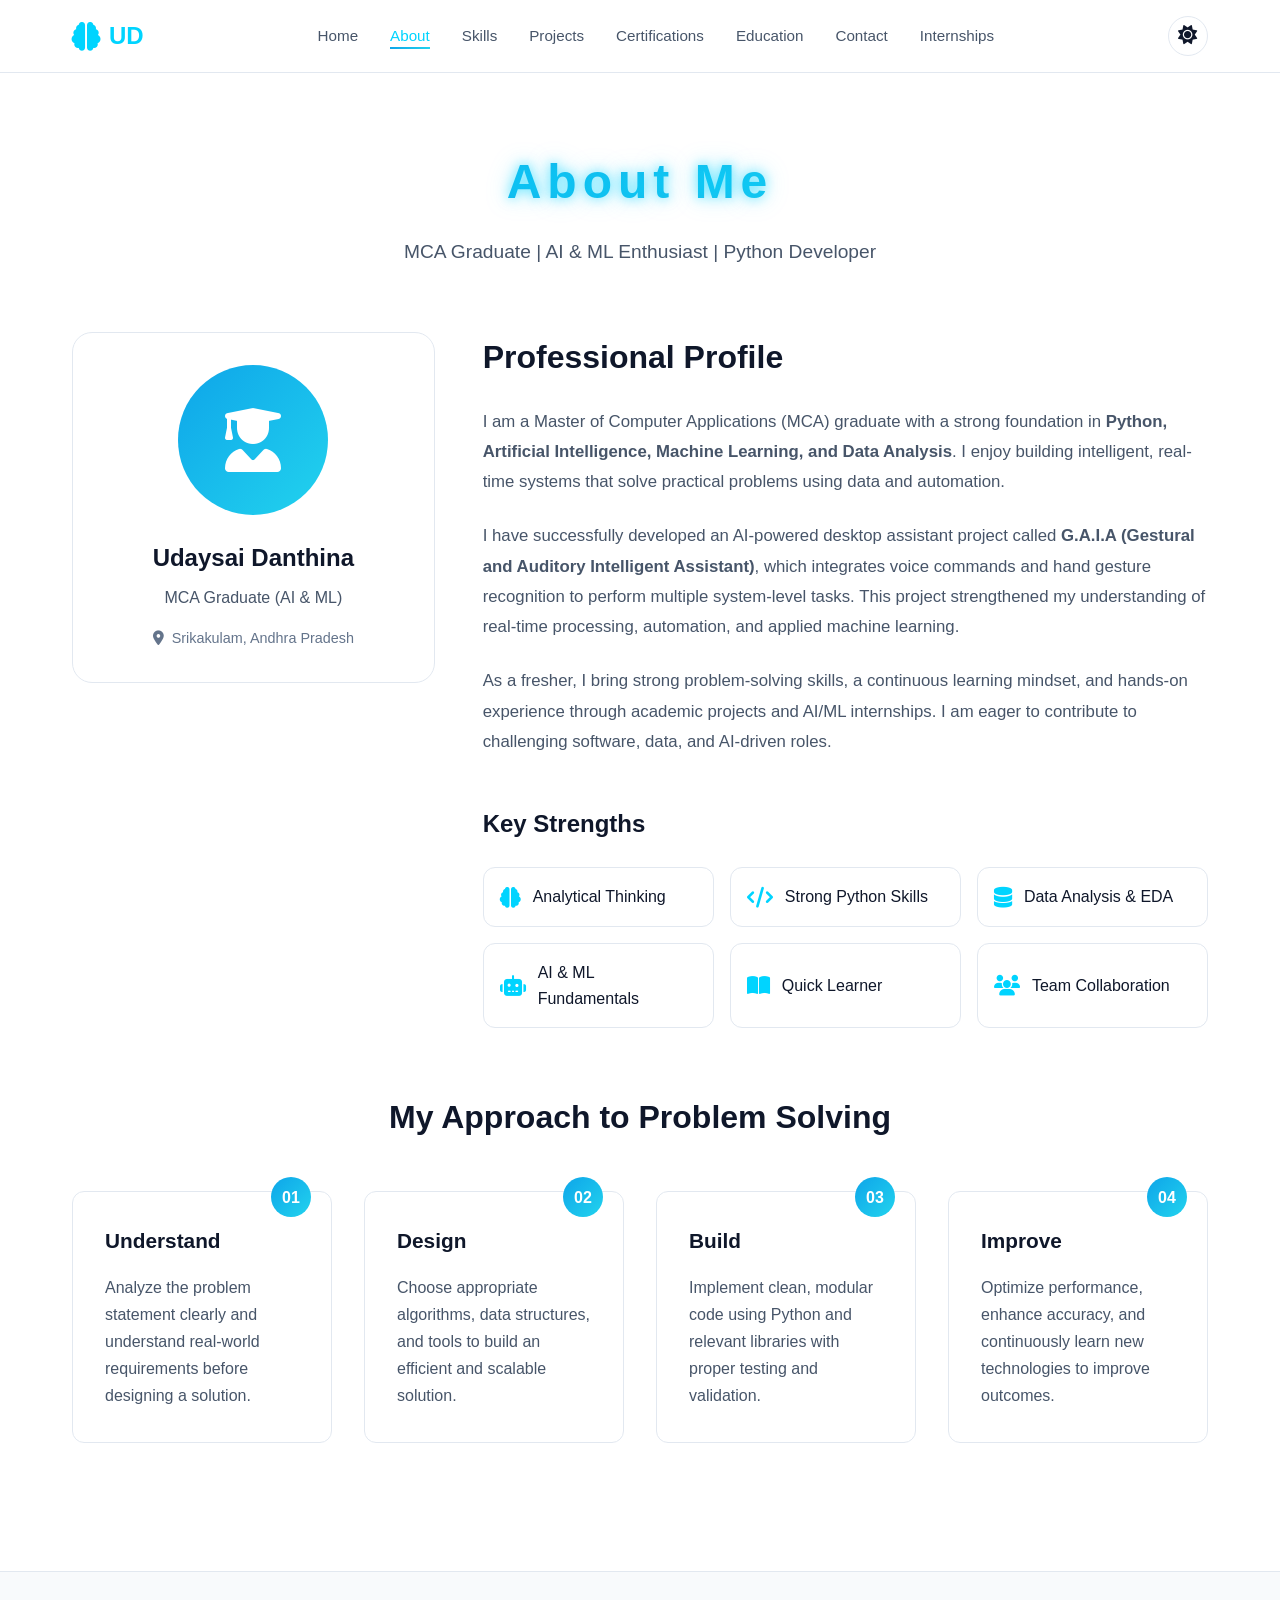
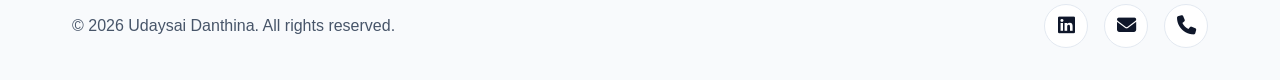
==== about.html @ 90e4812c "Add files via upload" ====
<!DOCTYPE html>
<html lang="en">
<head>
    <meta charset="UTF-8" />
    <meta name="viewport" content="width=device-width, initial-scale=1.0" />

    <meta name="description" content="About Udaysai Danthina - MCA Graduate | AI & Machine Learning Enthusiast" />
    <title>About | Udaysai Danthina</title>

    <link rel="stylesheet" href="styles.css" />
    <link rel="stylesheet" href="https://cdnjs.cloudflare.com/ajax/libs/font-awesome/6.5.0/css/all.min.css" />
</head>

<body>

<!-- ================= HEADER ================= -->
<header class="header">
    <nav class="nav-container">
        <div class="logo">
            <i class="fas fa-brain"></i>
            <span>UD</span>
        </div>

        <ul class="nav-menu">
            <li><a href="index.html">Home</a></li>
            <li><a href="about.html" class="active">About</a></li>
            <li><a href="skills.html">Skills</a></li>
            <li><a href="projects.html">Projects</a></li>
            <li><a href="certifications.html">Certifications</a></li>
            <li><a href="education.html">Education</a></li>
            <li><a href="contact.html">Contact</a></li>
            <li><a href="internships.html">Internships</a></li>
        </ul>

        <div class="nav-right">
            <button class="theme-toggle" id="themeToggle">
                <i class="fas fa-moon"></i>
            </button>
            <button class="mobile-menu-toggle" id="mobileMenuToggle">
                <i class="fas fa-bars"></i>
            </button>
        </div>
    </nav>
</header>

<!-- ================= MAIN ================= -->
<main class="main-content page-content">

<section class="about-section">
    <div class="container">

        <!-- PAGE HEADER -->
        <div class="page-header">
            <h1 class="page-title">About Me</h1>
            <p class="page-subtitle">
                MCA Graduate | AI & ML Enthusiast | Python Developer
            </p>
        </div>

        <!-- ABOUT GRID -->
        <div class="about-grid">

            <!-- PROFILE CARD -->
            <div class="about-image">
                <div class="profile-card">

                    <div class="profile-image-placeholder">
                        <i class="fas fa-user-graduate"></i>
                    </div>

                    <div class="profile-info">
                        <h3>Udaysai Danthina</h3>
                        <p>MCA Graduate (AI & ML)</p>

                        <div class="profile-location">
                            <i class="fas fa-map-marker-alt"></i>
                            <span>Srikakulam, Andhra Pradesh</span>
                        </div>
                    </div>

                </div>
            </div>

            <!-- ABOUT CONTENT -->
            <div class="about-content">

                <div class="about-text">
                    <h2>Professional Profile</h2>

                    <p>
                        I am a Master of Computer Applications (MCA) graduate with a strong foundation in
                        <strong>Python, Artificial Intelligence, Machine Learning, and Data Analysis</strong>.
                        I enjoy building intelligent, real-time systems that solve practical problems using data
                        and automation.
                    </p>

                    <p>
                        I have successfully developed an AI-powered desktop assistant project called
                        <strong>G.A.I.A (Gestural and Auditory Intelligent Assistant)</strong>, which integrates
                        voice commands and hand gesture recognition to perform multiple system-level tasks.
                        This project strengthened my understanding of real-time processing, automation,
                        and applied machine learning.
                    </p>

                    <p>
                        As a fresher, I bring strong problem-solving skills, a continuous learning mindset,
                        and hands-on experience through academic projects and AI/ML internships.
                        I am eager to contribute to challenging software, data, and AI-driven roles.
                    </p>
                </div>

                <!-- KEY STRENGTHS -->
                <div class="about-qualities">
                    <h3>Key Strengths</h3>

                    <div class="qualities-grid">
                        <div class="quality-item">
                            <i class="fas fa-brain"></i>
                            <span>Analytical Thinking</span>
                        </div>

                        <div class="quality-item">
                            <i class="fas fa-code"></i>
                            <span>Strong Python Skills</span>
                        </div>

                        <div class="quality-item">
                            <i class="fas fa-database"></i>
                            <span>Data Analysis & EDA</span>
                        </div>

                        <div class="quality-item">
                            <i class="fas fa-robot"></i>
                            <span>AI & ML Fundamentals</span>
                        </div>

                        <div class="quality-item">
                            <i class="fas fa-book-open"></i>
                            <span>Quick Learner</span>
                        </div>

                        <div class="quality-item">
                            <i class="fas fa-users"></i>
                            <span>Team Collaboration</span>
                        </div>
                    </div>
                </div>

            </div>
        </div>

        <!-- APPROACH SECTION -->
        <div class="approach-section">
            <h2>My Approach to Problem Solving</h2>

            <div class="approach-grid">

                <div class="approach-card">
                    <div class="approach-number">01</div>
                    <h3>Understand</h3>
                    <p>
                        Analyze the problem statement clearly and understand real-world requirements
                        before designing a solution.
                    </p>
                </div>

                <div class="approach-card">
                    <div class="approach-number">02</div>
                    <h3>Design</h3>
                    <p>
                        Choose appropriate algorithms, data structures, and tools to build an efficient
                        and scalable solution.
                    </p>
                </div>

                <div class="approach-card">
                    <div class="approach-number">03</div>
                    <h3>Build</h3>
                    <p>
                        Implement clean, modular code using Python and relevant libraries with
                        proper testing and validation.
                    </p>
                </div>

                <div class="approach-card">
                    <div class="approach-number">04</div>
                    <h3>Improve</h3>
                    <p>
                        Optimize performance, enhance accuracy, and continuously learn new
                        technologies to improve outcomes.
                    </p>
                </div>

            </div>
        </div>

    </div>
</section>

</main>

<!-- ================= FOOTER ================= -->
<footer class="footer">
    <div class="container">
        <div class="footer-content">

            <div class="footer-left">
                <p>© 2026 Udaysai Danthina. All rights reserved.</p>
            </div>

            <div class="footer-social">
                <a href="https://www.linkedin.com/in/danthina-udaysai-057a87253" target="_blank">
                    <i class="fab fa-linkedin"></i>
                </a>
                <a href="mailto:udaysai533@gmail.com">
                    <i class="fas fa-envelope"></i>
                </a>
                <a href="tel:+916301074028">
                    <i class="fas fa-phone"></i>
                </a>
            </div>

        </div>
    </div>
</footer>

<script src="script.js"></script>
</body>
</html>
---- styles.css ----
:root {
    --primary-color: #00d4ff;
    --secondary-color: #0ea5e9;
    --accent-color: #22d3ee;
    --success-color: #10b981;
    --warning-color: #f59e0b;
    --error-color: #ef4444;

    --bg-primary: #ffffff;
    --bg-secondary: #f8fafc;
    --bg-tertiary: #f1f5f9;
    --bg-card: #ffffff;
    --bg-overlay: rgba(255, 255, 255, 0.8);

    --text-primary: #0f172a;
    --text-secondary: #475569;
    --text-tertiary: #64748b;
    --text-inverse: #ffffff;

    --border-color: #e2e8f0;
    --shadow-sm: 0 1px 3px rgba(0, 0, 0, 0.05);
    --shadow-md: 0 4px 12px rgba(0, 0, 0, 0.08);
    --shadow-lg: 0 10px 30px rgba(0, 0, 0, 0.1);
    --shadow-glow: 0 0 20px rgba(0, 212, 255, 0.3);

    --gradient-primary: linear-gradient(135deg, #0ea5e9 0%, #22d3ee 100%);
    --gradient-secondary: linear-gradient(135deg, #06b6d4 0%, #3b82f6 100%);
    --gradient-accent: linear-gradient(135deg, #00d4ff 0%, #0ea5e9 100%);

    --font-primary: 'Inter', -apple-system, BlinkMacSystemFont, 'Segoe UI', sans-serif;
    --font-mono: 'Fira Code', 'Courier New', monospace;

    --transition-speed: 0.3s;
    --border-radius: 12px;
    --border-radius-lg: 20px;
}

[data-theme="dark"] {
    --primary-color: #00d4ff;
    --secondary-color: #0ea5e9;
    --accent-color: #22d3ee;

    --bg-primary: #0f172a;
    --bg-secondary: #1e293b;
    --bg-tertiary: #334155;
    --bg-card: #1e293b;
    --bg-overlay: rgba(15, 23, 42, 0.8);

    --text-primary: #f8fafc;
    --text-secondary: #cbd5e1;
    --text-tertiary: #94a3b8;
    --text-inverse: #0f172a;

    --border-color: #334155;
    --shadow-sm: 0 1px 3px rgba(0, 0, 0, 0.3);
    --shadow-md: 0 4px 12px rgba(0, 0, 0, 0.5);
    --shadow-lg: 0 10px 30px rgba(0, 0, 0, 0.7);
    --shadow-glow: 0 0 30px rgba(0, 212, 255, 0.5);
}

* {
    margin: 0;
    padding: 0;
    box-sizing: border-box;
}

html {
    scroll-behavior: smooth;
}

body {
    font-family: var(--font-primary);
    background-color: var(--bg-primary);
    color: var(--text-primary);
    line-height: 1.6;
    overflow-x: hidden;
    transition: background-color var(--transition-speed), color var(--transition-speed);
}

.container {
    max-width: 1200px;
    margin: 0 auto;
    padding: 0 2rem;
}

.header {
    position: fixed;
    top: 0;
    left: 0;
    right: 0;
    z-index: 1000;
    background: var(--bg-overlay);
    backdrop-filter: blur(10px);
    border-bottom: 1px solid var(--border-color);
    transition: all var(--transition-speed);
}

.nav-container {
    max-width: 1200px;
    margin: 0 auto;
    padding: 1rem 2rem;
    display: flex;
    justify-content: space-between;
    align-items: center;
}

.logo {
    display: flex;
    align-items: center;
    gap: 0.5rem;
    font-size: 1.5rem;
    font-weight: 700;
    color: var(--primary-color);
    cursor: pointer;
}

.logo i {
    font-size: 1.8rem;
}

.nav-menu {
    display: flex;
    list-style: none;
    gap: 2rem;
}

.nav-menu a {
    color: var(--text-secondary);
    text-decoration: none;
    font-weight: 500;
    font-size: 0.95rem;
    transition: color var(--transition-speed);
    position: relative;
}

.nav-menu a::after {
    content: '';
    position: absolute;
    bottom: -5px;
    left: 0;
    width: 0;
    height: 2px;
    background: var(--gradient-primary);
    transition: width var(--transition-speed);
}

.nav-menu a:hover,
.nav-menu a.active {
    color: var(--primary-color);
}

.nav-menu a:hover::after,
.nav-menu a.active::after {
    width: 100%;
}

.nav-right {
    display: flex;
    align-items: center;
    gap: 1rem;
}

.theme-toggle {
    background: var(--bg-card);
    border: 1px solid var(--border-color);
    color: var(--text-primary);
    width: 40px;
    height: 40px;
    border-radius: 50%;
    cursor: pointer;
    display: flex;
    align-items: center;
    justify-content: center;
    font-size: 1.2rem;
    transition: all var(--transition-speed);
}

.theme-toggle:hover {
    background: var(--gradient-primary);
    color: white;
    box-shadow: var(--shadow-glow);
    transform: scale(1.05);
}

.mobile-menu-toggle {
    display: none;
    background: none;
    border: none;
    color: var(--text-primary);
    font-size: 1.5rem;
    cursor: pointer;
}

.main-content {
    margin-top: 80px;
    min-height: calc(100vh - 80px);
}

.hero {
    position: relative;
    min-height: calc(100vh - 80px);
    display: flex;
    align-items: center;
    justify-content: center;
    overflow: hidden;
    padding: 4rem 2rem;
}

.cyber-grid {
    position: absolute;
    top: 0;
    left: 0;
    right: 0;
    bottom: 0;
    background-image:
        linear-gradient(var(--border-color) 1px, transparent 1px),
        linear-gradient(90deg, var(--border-color) 1px, transparent 1px);
    background-size: 50px 50px;
    opacity: 0.1;
    animation: gridMove 20s linear infinite;
}

@keyframes gridMove {
    0% {
        transform: translate(0, 0);
    }
    100% {
        transform: translate(50px, 50px);
    }
}

.hero-content {
    max-width: 1200px;
    display: grid;
    grid-template-columns: 1fr 1fr;
    gap: 4rem;
    align-items: center;
    position: relative;
    z-index: 1;
}

.hero-text {
    animation: fadeInUp 1s ease-out;
}

.terminal-header {
    display: flex;
    gap: 0.5rem;
    margin-bottom: 1rem;
}

.terminal-dot {
    width: 12px;
    height: 12px;
    border-radius: 50%;
}

.terminal-dot.red {
    background: #ef4444;
}

.terminal-dot.yellow {
    background: #f59e0b;
}

.terminal-dot.green {
    background: #10b981;
}

.hero-greeting {
    font-size: 1.2rem;
    color: var(--text-secondary);
    margin-bottom: 0.5rem;
}

.hero-title {
    font-size: 3.5rem;
    font-weight: 800;
    background: var(--gradient-primary);
    -webkit-background-clip: text;
    -webkit-text-fill-color: transparent;
    background-clip: text;
    margin-bottom: 0.5rem;
    line-height: 1.2;
}

.hero-subtitle {
    font-size: 1.8rem;
    color: var(--text-secondary);
    margin-bottom: 1rem;
}

.hero-tagline {
    font-size: 1.1rem;
    color: var(--text-tertiary);
    margin-bottom: 2rem;
    max-width: 500px;
}

.hero-cta {
    display: flex;
    gap: 1rem;
    flex-wrap: wrap;
}

.btn {
    padding: 0.875rem 1.75rem;
    border-radius: var(--border-radius);
    font-weight: 600;
    text-decoration: none;
    display: inline-flex;
    align-items: center;
    gap: 0.5rem;
    transition: all var(--transition-speed);
    cursor: pointer;
    border: none;
    font-size: 1rem;
}

.btn-primary {
    background: var(--gradient-primary);
    color: white;
    box-shadow: var(--shadow-md);
}

.btn-primary:hover {
    box-shadow: var(--shadow-glow);
    transform: translateY(-2px);
}

.btn-secondary {
    background: var(--bg-card);
    color: var(--text-primary);
    border: 2px solid var(--border-color);
}

.btn-secondary:hover {
    border-color: var(--primary-color);
    color: var(--primary-color);
    transform: translateY(-2px);
}

.btn-outline {
    background: transparent;
    color: var(--primary-color);
    border: 2px solid var(--primary-color);
}

.btn-outline:hover {
    background: var(--primary-color);
    color: white;
    transform: translateY(-2px);
}

.btn-large {
    padding: 1rem 2rem;
    font-size: 1.1rem;
}

.hero-visual {
    animation: fadeInRight 1s ease-out;
}

.security-dashboard {
    background: var(--bg-card);
    border: 1px solid var(--border-color);
    border-radius: var(--border-radius-lg);
    padding: 2rem;
    box-shadow: var(--shadow-lg);
    backdrop-filter: blur(10px);
}

.dashboard-item {
    display: flex;
    align-items: center;
    gap: 1rem;
    padding: 1rem;
    margin-bottom: 1rem;
    background: var(--bg-secondary);
    border-radius: var(--border-radius);
    border-left: 4px solid var(--primary-color);
}

.dashboard-item i {
    font-size: 1.5rem;
    color: var(--primary-color);
}

.status-text {
    flex: 1;
    color: var(--text-secondary);
    font-size: 0.9rem;
}

.status-value {
    font-weight: 700;
    font-size: 1rem;
}

.status-value.secure {
    color: var(--success-color);
}

.status-value.active {
    color: var(--primary-color);
}

.counter {
    color: var(--text-primary);
}

.log-stream {
    margin-top: 1.5rem;
    background: var(--bg-primary);
    border-radius: var(--border-radius);
    padding: 1rem;
    font-family: var(--font-mono);
    font-size: 0.85rem;
}

.log-line {
    color: var(--primary-color);
    margin-bottom: 0.5rem;
    opacity: 0;
    animation: logAppear 0.5s ease-out forwards;
}

.log-line:nth-child(1) {
    animation-delay: 0.5s;
}

.log-line:nth-child(2) {
    animation-delay: 1s;
}

.log-line:nth-child(3) {
    animation-delay: 1.5s;
}

.log-line:nth-child(4) {
    animation-delay: 2s;
}

@keyframes logAppear {
    to {
        opacity: 1;
    }
}

.scroll-indicator {
    position: absolute;
    bottom: 2rem;
    left: 50%;
    transform: translateX(-50%);
    font-size: 2rem;
    color: var(--primary-color);
    animation: bounce 2s infinite;
}

@keyframes bounce {
    0%, 20%, 50%, 80%, 100% {
        transform: translateX(-50%) translateY(0);
    }
    40% {
        transform: translateX(-50%) translateY(-10px);
    }
    60% {
        transform: translateX(-50%) translateY(-5px);
    }
}

.quick-stats {
    padding: 4rem 0;
    background: var(--bg-secondary);
}

.stats-grid {
    display: grid;
    grid-template-columns: repeat(auto-fit, minmax(250px, 1fr));
    gap: 2rem;
}

.stat-card {
    background: var(--bg-card);
    padding: 2rem;
    border-radius: var(--border-radius);
    text-align: center;
    border: 1px solid var(--border-color);
    transition: all var(--transition-speed);
}

.stat-card:hover {
    transform: translateY(-5px);
    box-shadow: var(--shadow-lg);
    border-color: var(--primary-color);
}

.stat-card i {
    font-size: 2.5rem;
    color: var(--primary-color);
    margin-bottom: 1rem;
}

.stat-card h3 {
    font-size: 2.5rem;
    color: var(--text-primary);
    margin-bottom: 0.5rem;
}

.stat-card p {
    color: var(--text-secondary);
    font-size: 1rem;
}

.highlights {
    padding: 5rem 0;
}

.section-title {
    text-align: center;
    font-size: 2.5rem;
    font-weight: 700;
    margin-bottom: 3rem;
    color: var(--text-primary);
}

.highlights-grid {
    display: grid;
    grid-template-columns: repeat(auto-fit, minmax(300px, 1fr));
    gap: 2rem;
}

.highlight-card {
    background: var(--bg-card);
    padding: 2.5rem;
    border-radius: var(--border-radius-lg);
    border: 1px solid var(--border-color);
    transition: all var(--transition-speed);
}

.highlight-card:hover {
    transform: translateY(-5px);
    box-shadow: var(--shadow-lg);
    border-color: var(--primary-color);
}

.highlight-icon {
    width: 60px;
    height: 60px;
    background: var(--gradient-primary);
    border-radius: 50%;
    display: flex;
    align-items: center;
    justify-content: center;
    margin-bottom: 1.5rem;
    font-size: 1.8rem;
    color: white;
}

.highlight-card h3 {
    font-size: 1.5rem;
    margin-bottom: 1rem;
    color: var(--text-primary);
}

.highlight-card p {
    color: var(--text-secondary);
    line-height: 1.7;
}

.page-content {
    padding: 4rem 0;
}

.page-header {
    text-align: center;
    margin-bottom: 4rem;
    animation: fadeInUp 0.8s ease-out;
}

.page-title {
    font-size: 3rem;
    font-weight: 700;
    margin-bottom: 1rem;
    background: var(--gradient-primary);
    -webkit-background-clip: text;
    -webkit-text-fill-color: transparent;
    background-clip: text;
}

.page-subtitle {
    font-size: 1.2rem;
    color: var(--text-secondary);
}

.about-grid {
    display: grid;
    grid-template-columns: 1fr 2fr;
    gap: 3rem;
    margin-bottom: 4rem;
    animation: fadeInUp 1s ease-out;
}

.profile-card {
    background: var(--bg-card);
    border: 1px solid var(--border-color);
    border-radius: var(--border-radius-lg);
    padding: 2rem;
    text-align: center;
    position: sticky;
    top: 100px;
}

.profile-image-placeholder {
    width: 150px;
    height: 150px;
    background: var(--gradient-primary);
    border-radius: 50%;
    display: flex;
    align-items: center;
    justify-content: center;
    margin: 0 auto 1.5rem;
    font-size: 4rem;
    color: white;
}

.profile-info h3 {
    font-size: 1.5rem;
    margin-bottom: 0.5rem;
    color: var(--text-primary);
}

.profile-info p {
    color: var(--text-secondary);
    margin-bottom: 1rem;
}

.profile-location {
    display: flex;
    align-items: center;
    justify-content: center;
    gap: 0.5rem;
    color: var(--text-tertiary);
    font-size: 0.9rem;
}

.about-content h2 {
    font-size: 2rem;
    margin-bottom: 1.5rem;
    color: var(--text-primary);
}

.about-text p {
    margin-bottom: 1.5rem;
    color: var(--text-secondary);
    line-height: 1.8;
    font-size: 1.05rem;
}

.about-qualities {
    margin-top: 3rem;
}

.about-qualities h3 {
    font-size: 1.5rem;
    margin-bottom: 1.5rem;
    color: var(--text-primary);
}

.qualities-grid {
    display: grid;
    grid-template-columns: repeat(auto-fit, minmax(200px, 1fr));
    gap: 1rem;
}

.quality-item {
    display: flex;
    align-items: center;
    gap: 0.75rem;
    padding: 1rem;
    background: var(--bg-card);
    border: 1px solid var(--border-color);
    border-radius: var(--border-radius);
    transition: all var(--transition-speed);
}

.quality-item:hover {
    border-color: var(--primary-color);
    transform: translateX(5px);
}

.quality-item i {
    color: var(--primary-color);
    font-size: 1.3rem;
}

.approach-section {
    margin-top: 4rem;
    animation: fadeInUp 1.2s ease-out;
}

.approach-section h2 {
    text-align: center;
    font-size: 2rem;
    margin-bottom: 3rem;
    color: var(--text-primary);
}

.approach-grid {
    display: grid;
    grid-template-columns: repeat(auto-fit, minmax(250px, 1fr));
    gap: 2rem;
}

.approach-card {
    background: var(--bg-card);
    border: 1px solid var(--border-color);
    border-radius: var(--border-radius);
    padding: 2rem;
    position: relative;
    transition: all var(--transition-speed);
}

.approach-card:hover {
    transform: translateY(-5px);
    box-shadow: var(--shadow-lg);
    border-color: var(--primary-color);
}

.approach-number {
    position: absolute;
    top: -15px;
    right: 20px;
    width: 40px;
    height: 40px;
    background: var(--gradient-primary);
    border-radius: 50%;
    display: flex;
    align-items: center;
    justify-content: center;
    color: white;
    font-weight: 700;
}

.approach-card h3 {
    font-size: 1.3rem;
    margin-bottom: 1rem;
    color: var(--text-primary);
}

.approach-card p {
    color: var(--text-secondary);
    line-height: 1.7;
}

.skills-category {
    margin-bottom: 4rem;
    animation: fadeInUp 1s ease-out;
}

.category-header {
    display: flex;
    align-items: center;
    gap: 1rem;
    margin-bottom: 2rem;
    padding-bottom: 1rem;
    border-bottom: 2px solid var(--border-color);
}

.category-header i {
    font-size: 2rem;
    color: var(--primary-color);
}

.category-header h2 {
    font-size: 2rem;
    color: var(--text-primary);
}

.skills-grid {
    display: grid;
    grid-template-columns: repeat(auto-fit, minmax(300px, 1fr));
    gap: 1.5rem;
}

.skill-card {
    background: var(--bg-card);
    border: 1px solid var(--border-color);
    border-radius: var(--border-radius);
    padding: 1.5rem;
    transition: all var(--transition-speed);
}

.skill-card:hover {
    transform: translateY(-3px);
    box-shadow: var(--shadow-md);
    border-color: var(--primary-color);
}

.skill-icon {
    margin-bottom: 1rem;
}

.skill-icon i {
    font-size: 2rem;
    color: var(--primary-color);
}

.skill-card h3 {
    font-size: 1.1rem;
    margin-bottom: 1rem;
    color: var(--text-primary);
}

.skill-bar {
    height: 8px;
    background: var(--bg-secondary);
    border-radius: 10px;
    overflow: hidden;
}

.skill-progress {
    height: 100%;
    background: var(--gradient-primary);
    border-radius: 10px;
    width: 0;
    transition: width 1s ease-out;
}

.tools-grid {
    display: grid;
    grid-template-columns: repeat(auto-fill, minmax(150px, 1fr));
    gap: 1rem;
}

.tool-badge {
    background: var(--bg-card);
    border: 1px solid var(--border-color);
    border-radius: var(--border-radius);
    padding: 1.5rem 1rem;
    text-align: center;
    transition: all var(--transition-speed);
    cursor: pointer;
}

.tool-badge:hover {
    transform: translateY(-3px);
    box-shadow: var(--shadow-md);
    border-color: var(--primary-color);
}

.tool-badge i {
    font-size: 2rem;
    color: var(--primary-color);
    margin-bottom: 0.5rem;
    display: block;
}

.tool-badge span {
    color: var(--text-primary);
    font-weight: 600;
    font-size: 0.95rem;
}

.projects-grid {
    display: grid;
    gap: 2rem;
}

.project-card {
    background: var(--bg-card);
    border: 1px solid var(--border-color);
    border-radius: var(--border-radius-lg);
    padding: 2.5rem;
    transition: all var(--transition-speed);
    animation: fadeInUp 1s ease-out;
}

.project-card:hover {
    transform: translateY(-5px);
    box-shadow: var(--shadow-lg);
    border-color: var(--primary-color);
}

.project-card.featured {
    border: 2px solid var(--primary-color);
    box-shadow: var(--shadow-glow);
}

.project-header {
    display: flex;
    justify-content: space-between;
    align-items: center;
    margin-bottom: 1.5rem;
}

.project-icon {
    width: 60px;
    height: 60px;
    background: var(--gradient-primary);
    border-radius: var(--border-radius);
    display: flex;
    align-items: center;
    justify-content: center;
    font-size: 1.8rem;
    color: white;
}

.project-badge {
    background: var(--gradient-primary);
    color: white;
    padding: 0.5rem 1rem;
    border-radius: 20px;
    font-size: 0.85rem;
    font-weight: 600;
}

.project-card h3 {
    font-size: 1.8rem;
    margin-bottom: 1rem;
    color: var(--text-primary);
}

.project-description {
    color: var(--text-secondary);
    font-size: 1.05rem;
    margin-bottom: 1.5rem;
    line-height: 1.7;
}

.project-details h4 {
    color: var(--text-primary);
    font-size: 1.1rem;
    margin-bottom: 1rem;
}

.project-details ul {
    list-style: none;
    padding-left: 0;
}

.project-details li {
    color: var(--text-secondary);
    margin-bottom: 0.75rem;
    padding-left: 1.5rem;
    position: relative;
    line-height: 1.7;
}

.project-details li::before {
    content: '▹';
    position: absolute;
    left: 0;
    color: var(--primary-color);
    font-weight: bold;
}

.project-tags {
    display: flex;
    flex-wrap: wrap;
    gap: 0.75rem;
    margin-top: 1.5rem;
}

.tag {
    background: var(--bg-secondary);
    color: var(--text-primary);
    padding: 0.5rem 1rem;
    border-radius: 20px;
    font-size: 0.85rem;
    border: 1px solid var(--border-color);
    transition: all var(--transition-speed);
}

.tag:hover {
    background: var(--primary-color);
    color: white;
    border-color: var(--primary-color);
}

.certifications-grid {
    display: grid;
    gap: 2rem;
}

.cert-card {
    background: var(--bg-card);
    border: 1px solid var(--border-color);
    border-radius: var(--border-radius-lg);
    padding: 2.5rem;
    display: grid;
    grid-template-columns: auto 1fr;
    gap: 2rem;
    transition: all var(--transition-speed);
    animation: fadeInUp 1s ease-out;
}

.cert-card:hover {
    transform: translateY(-5px);
    box-shadow: var(--shadow-lg);
    border-color: var(--primary-color);
}

.cert-card.featured {
    border: 2px solid var(--primary-color);
    box-shadow: var(--shadow-glow);
}

.cert-badge {
    width: 80px;
    height: 80px;
    background: var(--gradient-primary);
    border-radius: 50%;
    display: flex;
    align-items: center;
    justify-content: center;
    font-size: 2.5rem;
    color: white;
    flex-shrink: 0;
}

.cert-label {
    display: inline-block;
    background: var(--gradient-primary);
    color: white;
    padding: 0.5rem 1rem;
    border-radius: 20px;
    font-size: 0.85rem;
    font-weight: 600;
    margin-bottom: 1rem;
}

.cert-content h3 {
    font-size: 1.8rem;
    margin-bottom: 1rem;
    color: var(--text-primary);
}

.cert-description {
    color: var(--text-secondary);
    font-size: 1.05rem;
    margin-bottom: 1.5rem;
    line-height: 1.7;
}

.cert-skills h4 {
    color: var(--text-primary);
    font-size: 1.1rem;
    margin-bottom: 1rem;
}

.cert-skills ul {
    list-style: none;
    padding-left: 0;
    display: grid;
    grid-template-columns: repeat(auto-fit, minmax(250px, 1fr));
    gap: 0.75rem;
}

.cert-skills li {
    color: var(--text-secondary);
    padding-left: 1.5rem;
    position: relative;
}

.cert-skills li::before {
    content: '✓';
    position: absolute;
    left: 0;
    color: var(--success-color);
    font-weight: bold;
}

.cert-tags {
    display: flex;
    flex-wrap: wrap;
    gap: 0.75rem;
    margin-top: 1.5rem;
}

.learning-commitment {
    margin-top: 3rem;
    animation: fadeInUp 1.2s ease-out;
}

.commitment-card {
    background: var(--gradient-primary);
    border-radius: var(--border-radius-lg);
    padding: 3rem;
    text-align: center;
    color: white;
}

.commitment-card i {
    font-size: 3rem;
    margin-bottom: 1.5rem;
}

.commitment-card h3 {
    font-size: 2rem;
    margin-bottom: 1rem;
}

.commitment-card p {
    font-size: 1.1rem;
    line-height: 1.7;
    opacity: 0.95;
}

.timeline {
    position: relative;
    max-width: 900px;
    margin: 0 auto;
}

.timeline::before {
    content: '';
    position: absolute;
    left: 50px;
    top: 0;
    bottom: 0;
    width: 2px;
    background: var(--gradient-primary);
}

.timeline-item {
    position: relative;
    margin-bottom: 3rem;
    animation: fadeInUp 1s ease-out;
}

.timeline-marker {
    position: absolute;
    left: 35px;
    width: 30px;
    height: 30px;
    background: var(--gradient-primary);
    border-radius: 50%;
    display: flex;
    align-items: center;
    justify-content: center;
    color: white;
    z-index: 1;
}

.timeline-content {
    margin-left: 100px;
}

.timeline-date {
    display: inline-block;
    background: var(--primary-color);
    color: white;
    padding: 0.5rem 1rem;
    border-radius: 20px;
    font-weight: 600;
    margin-bottom: 1rem;
}

.education-card {
    background: var(--bg-card);
    border: 1px solid var(--border-color);
    border-radius: var(--border-radius-lg);
    padding: 2.5rem;
    transition: all var(--transition-speed);
}

.education-card:hover {
    transform: translateY(-5px);
    box-shadow: var(--shadow-lg);
    border-color: var(--primary-color);
}

.education-header {
    display: flex;
    justify-content: space-between;
    align-items: center;
    margin-bottom: 1rem;
    flex-wrap: wrap;
    gap: 1rem;
}

.education-header h3 {
    font-size: 1.8rem;
    color: var(--text-primary);
}

.cgpa-badge {
    display: flex;
    align-items: center;
    gap: 0.5rem;
    background: var(--gradient-primary);
    color: white;
    padding: 0.75rem 1.5rem;
    border-radius: 20px;
    font-weight: 600;
}

.institution {
    font-size: 1.2rem;
    color: var(--text-secondary);
    margin-bottom: 0.5rem;
}

.location {
    color: var(--text-tertiary);
    margin-bottom: 1.5rem;
}

.location i {
    color: var(--primary-color);
}

.education-details h4 {
    color: var(--text-primary);
    font-size: 1.1rem;
    margin: 1.5rem 0 1rem;
}

.education-details ul {
    list-style: none;
    padding-left: 0;
    display: grid;
    grid-template-columns: repeat(auto-fit, minmax(250px, 1fr));
    gap: 0.75rem;
}

.education-details li {
    color: var(--text-secondary);
    padding-left: 1.5rem;
    position: relative;
}

.education-details li::before {
    content: '▹';
    position: absolute;
    left: 0;
    color: var(--primary-color);
    font-weight: bold;
}

.education-achievements h4 {
    color: var(--text-primary);
    font-size: 1.1rem;
    margin: 1.5rem 0 1rem;
}

.achievement-badges {
    display: flex;
    flex-wrap: wrap;
    gap: 1rem;
}

.achievement-badge {
    display: flex;
    align-items: center;
    gap: 0.5rem;
    background: var(--bg-secondary);
    border: 1px solid var(--border-color);
    padding: 0.75rem 1.25rem;
    border-radius: var(--border-radius);
    transition: all var(--transition-speed);
}

.achievement-badge:hover {
    border-color: var(--primary-color);
    transform: translateY(-2px);
}

.achievement-badge i {
    color: var(--primary-color);
}

.academic-summary {
    margin-top: 4rem;
    text-align: center;
    animation: fadeInUp 1.2s ease-out;
}

.academic-summary h2 {
    font-size: 2rem;
    margin-bottom: 2rem;
    color: var(--text-primary);
}

.summary-grid {
    display: grid;
    grid-template-columns: repeat(auto-fit, minmax(200px, 1fr));
    gap: 2rem;
}

.summary-card {
    background: var(--bg-card);
    border: 1px solid var(--border-color);
    border-radius: var(--border-radius);
    padding: 2rem;
    transition: all var(--transition-speed);
}

.summary-card:hover {
    transform: translateY(-5px);
    box-shadow: var(--shadow-lg);
    border-color: var(--primary-color);
}

.summary-card i {
    font-size: 2.5rem;
    color: var(--primary-color);
    margin-bottom: 1rem;
}

.summary-card h3 {
    font-size: 1.8rem;
    color: var(--text-primary);
    margin-bottom: 0.5rem;
}

.summary-card p {
    color: var(--text-secondary);
}

.contact-grid {
    display: grid;
    grid-template-columns: 1fr 1fr;
    gap: 3rem;
    margin-bottom: 3rem;
}

.contact-info {
    animation: fadeInLeft 1s ease-out;
}

.contact-intro {
    margin-bottom: 2rem;
}

.contact-intro h2 {
    font-size: 2rem;
    margin-bottom: 1rem;
    color: var(--text-primary);
}

.contact-intro p {
    color: var(--text-secondary);
    line-height: 1.8;
    font-size: 1.05rem;
}

.contact-cards {
    display: grid;
    gap: 1rem;
    margin-bottom: 2rem;
}

.contact-card {
    background: var(--bg-card);
    border: 1px solid var(--border-color);
    border-radius: var(--border-radius);
    padding: 1.5rem;
    transition: all var(--transition-speed);
}

.contact-card:hover {
    transform: translateX(5px);
    border-color: var(--primary-color);
    box-shadow: var(--shadow-md);
}

.contact-icon {
    width: 50px;
    height: 50px;
    background: var(--gradient-primary);
    border-radius: 50%;
    display: flex;
    align-items: center;
    justify-content: center;
    margin-bottom: 1rem;
    font-size: 1.5rem;
    color: white;
}

.contact-card h3 {
    font-size: 1.2rem;
    margin-bottom: 0.5rem;
    color: var(--text-primary);
}

.contact-card a {
    color: var(--primary-color);
    text-decoration: none;
    transition: color var(--transition-speed);
}

.contact-card a:hover {
    color: var(--secondary-color);
    text-decoration: underline;
}

.contact-card p {
    color: var(--text-secondary);
}

.availability {
    background: var(--bg-card);
    border: 1px solid var(--border-color);
    border-radius: var(--border-radius);
    padding: 1.5rem;
}

.availability h3 {
    display: flex;
    align-items: center;
    gap: 0.5rem;
    font-size: 1.2rem;
    margin-bottom: 1rem;
    color: var(--text-primary);
}

.availability h3 i {
    color: var(--success-color);
}

.availability p {
    color: var(--text-secondary);
    margin-bottom: 0.5rem;
}

.contact-form-container {
    animation: fadeInRight 1s ease-out;
}

.contact-form {
    background: var(--bg-card);
    border: 1px solid var(--border-color);
    border-radius: var(--border-radius-lg);
    padding: 2.5rem;
}

.contact-form h3 {
    font-size: 2rem;
    margin-bottom: 0.5rem;
    color: var(--text-primary);
}

.form-description {
    color: var(--text-secondary);
    margin-bottom: 2rem;
}

.form-group {
    margin-bottom: 1.5rem;
}

.form-group label {
    display: flex;
    align-items: center;
    gap: 0.5rem;
    font-weight: 600;
    color: var(--text-primary);
    margin-bottom: 0.5rem;
}

.form-group label i {
    color: var(--primary-color);
}

.form-group input,
.form-group textarea {
    width: 100%;
    padding: 0.875rem;
    border: 1px solid var(--border-color);
    border-radius: var(--border-radius);
    background: var(--bg-secondary);
    color: var(--text-primary);
    font-family: var(--font-primary);
    font-size: 1rem;
    transition: all var(--transition-speed);
}

.form-group input:focus,
.form-group textarea:focus {
    outline: none;
    border-color: var(--primary-color);
    box-shadow: 0 0 0 3px rgba(0, 212, 255, 0.1);
}

.form-group textarea {
    resize: vertical;
    min-height: 120px;
}

.form-message {
    margin-top: 1rem;
    padding: 1rem;
    border-radius: var(--border-radius);
    display: none;
}

.form-message.success {
    display: block;
    background: rgba(16, 185, 129, 0.1);
    border: 1px solid var(--success-color);
    color: var(--success-color);
}

.form-message.error {
    display: block;
    background: rgba(239, 68, 68, 0.1);
    border: 1px solid var(--error-color);
    color: var(--error-color);
}

.cta-section {
    animation: fadeInUp 1.2s ease-out;
}

.cta-card {
    background: var(--gradient-primary);
    border-radius: var(--border-radius-lg);
    padding: 4rem 3rem;
    text-align: center;
    color: white;
}

.cta-card h2 {
    font-size: 2.5rem;
    margin-bottom: 1rem;
}

.cta-card p {
    font-size: 1.2rem;
    margin-bottom: 2rem;
    opacity: 0.95;
    line-height: 1.7;
}

.cta-card .btn-primary {
    background: white;
    color: var(--primary-color);
}

.cta-card .btn-primary:hover {
    transform: translateY(-2px);
    box-shadow: 0 10px 30px rgba(0, 0, 0, 0.2);
}

.footer {
    background: var(--bg-secondary);
    border-top: 1px solid var(--border-color);
    padding: 2rem 0;
    margin-top: 4rem;
}

.footer-content {
    display: flex;
    justify-content: space-between;
    align-items: center;
}

.footer-left p {
    color: var(--text-secondary);
}

.footer-social {
    display: flex;
    gap: 1rem;
}

.footer-social a {
    width: 40px;
    height: 40px;
    background: var(--bg-card);
    border: 1px solid var(--border-color);
    border-radius: 50%;
    display: flex;
    align-items: center;
    justify-content: center;
    color: var(--text-primary);
    text-decoration: none;
    transition: all var(--transition-speed);
}

.footer-social a:hover {
    background: var(--gradient-primary);
    color: white;
    border-color: var(--primary-color);
    transform: translateY(-2px);
}

@keyframes fadeInUp {
    from {
        opacity: 0;
        transform: translateY(30px);
    }
    to {
        opacity: 1;
        transform: translateY(0);
    }
}

@keyframes fadeInLeft {
    from {
        opacity: 0;
        transform: translateX(-30px);
    }
    to {
        opacity: 1;
        transform: translateX(0);
    }
}

@keyframes fadeInRight {
    from {
        opacity: 0;
        transform: translateX(30px);
    }
    to {
        opacity: 1;
        transform: translateX(0);
    }
}

@media (max-width: 968px) {
    .nav-menu {
        position: fixed;
        top: 80px;
        left: -100%;
        width: 100%;
        background: var(--bg-overlay);
        backdrop-filter: blur(10px);
        flex-direction: column;
        padding: 2rem;
        gap: 1rem;
        transition: left var(--transition-speed);
        border-bottom: 1px solid var(--border-color);
    }

    .nav-menu.active {
        left: 0;
    }

    .mobile-menu-toggle {
        display: block;
    }

    .hero-content {
        grid-template-columns: 1fr;
        gap: 2rem;
    }

    .hero-title {
        font-size: 2.5rem;
    }

    .hero-subtitle {
        font-size: 1.5rem;
    }

    .about-grid {
        grid-template-columns: 1fr;
    }

    .profile-card {
        position: relative;
        top: 0;
    }

    .contact-grid {
        grid-template-columns: 1fr;
    }

    .timeline::before {
        left: 15px;
    }

    .timeline-marker {
        left: 0;
    }

    .timeline-content {
        margin-left: 60px;
    }
}

@media (max-width: 640px) {
    .container {
        padding: 0 1rem;
    }

    .hero-title {
        font-size: 2rem;
    }

    .hero-subtitle {
        font-size: 1.2rem;
    }

    .hero-cta {
        flex-direction: column;
    }

    .btn {
        width: 100%;
        justify-content: center;
    }

    .page-title {
        font-size: 2rem;
    }

    .stats-grid,
    .highlights-grid,
    .skills-grid,
    .approach-grid,
    .summary-grid {
        grid-template-columns: 1fr;
    }

    .cert-card {
        grid-template-columns: 1fr;
        text-align: center;
    }

    .cert-badge {
        margin: 0 auto;
    }

    .education-header {
        flex-direction: column;
        align-items: flex-start;
    }

    .footer-content {
        flex-direction: column;
        gap: 1rem;
        text-align: center;
    }
}

/* ===========================
   INTERNSHIP PAGE (NEW)
   =========================== */

.internship-grid {
    display: grid;
    gap: 2.5rem;
    animation: fadeInUp 1s ease-out;
}

.internship-card {
    background: var(--bg-card);
    border: 1px solid var(--border-color);
    border-radius: var(--border-radius-lg);
    padding: 2.5rem;
    position: relative;
    transition: all var(--transition-speed);
    overflow: hidden;
}

.internship-card::before {
    content: '';
    position: absolute;
    top: 0;
    left: 0;
    width: 100%;
    height: 5px;
    background: var(--gradient-primary);
}

.internship-card:hover {
    transform: translateY(-6px);
    box-shadow: var(--shadow-lg);
    border-color: var(--primary-color);
}

.internship-header {
    display: flex;
    justify-content: space-between;
    align-items: center;
    flex-wrap: wrap;
    gap: 1rem;
    margin-bottom: 1.5rem;
}

.internship-title {
    font-size: 1.8rem;
    font-weight: 700;
    color: var(--text-primary);
}

.company-name {
    font-size: 1.2rem;
    color: var(--primary-color);
    font-weight: 600;
}

.internship-duration {
    background: var(--bg-secondary);
    border: 1px solid var(--border-color);
    padding: 0.5rem 1.25rem;
    border-radius: 20px;
    font-size: 0.9rem;
    color: var(--text-secondary);
    font-weight: 600;
}

.internship-description {
    color: var(--text-secondary);
    font-size: 1.05rem;
    line-height: 1.8;
    margin-bottom: 1.5rem;
}

/* Responsibilities */
.internship-points h4 {
    font-size: 1.2rem;
    color: var(--text-primary);
    margin-bottom: 1rem;
}

.internship-points ul {
    list-style: none;
    padding-left: 0;
}

.internship-points li {
    padding-left: 1.5rem;
    margin-bottom: 0.75rem;
    color: var(--text-secondary);
    position: relative;
}

.internship-points li::before {
    content: '✔';
    position: absolute;
    left: 0;
    color: var(--success-color);
    font-weight: bold;
}

/* Skills Gained */
.internship-skills {
    display: flex;
    flex-wrap: wrap;
    gap: 0.75rem;
    margin-top: 1.5rem;
}

.internship-skill {
    background: var(--bg-secondary);
    border: 1px solid var(--border-color);
    padding: 0.5rem 1rem;
    border-radius: 20px;
    font-size: 0.85rem;
    font-weight: 600;
    transition: all var(--transition-speed);
}

.internship-skill:hover {
    background: var(--primary-color);
    color: white;
    border-color: var(--primary-color);
}

/* Certificate Image */
.internship-certificate {
    margin-top: 2rem;
    text-align: center;
}

.internship-certificate img {
    max-width: 280px;
    border-radius: var(--border-radius);
    border: 2px solid var(--border-color);
    box-shadow: var(--shadow-md);
    transition: all var(--transition-speed);
}

.internship-certificate img:hover {
    transform: scale(1.05);
    box-shadow: var(--shadow-glow);
}

/* Internship Timeline Look */
.internship-timeline {
    margin-top: 4rem;
    position: relative;
}

.internship-timeline::before {
    content: '';
    position: absolute;
    left: 20px;
    top: 0;
    bottom: 0;
    width: 3px;
    background: var(--gradient-primary);
}

.internship-step {
    margin-left: 60px;
    margin-bottom: 2.5rem;
    position: relative;
}

.internship-step::before {
    content: '';
    position: absolute;
    left: -45px;
    top: 5px;
    width: 18px;
    height: 18px;
    background: var(--primary-color);
    border-radius: 50%;
}

.internship-step h4 {
    font-size: 1.2rem;
    color: var(--text-primary);
    margin-bottom: 0.5rem;
}

.internship-step p {
    color: var(--text-secondary);
    line-height: 1.7;
}

/* Mobile */
/* ================= INTERNSHIP MOBILE ================= */
@media (max-width: 768px) {
    .internship-header {
        flex-direction: column;
        align-items: flex-start;
    }

    .internship-timeline::before {
        left: 10px;
    }

    .internship-step {
        margin-left: 40px;
    }
}

/* ================= GAIA MOBILE ================= */
@media (max-width: 768px) {

    .gaia-title {
        font-size: 38px;
        letter-spacing: 4px;
    }

    .gaia-full-form {
        font-size: 13px;
        letter-spacing: 2px;
        padding: 0 12px;
    }

    .gaia-subtitle {
        font-size: 12px;
    }

    .project-tags {
        flex-wrap: wrap;
        gap: 8px;
    }

    .gaia-tabs {
        gap: 10px;
    }

    .gaia-tab {
        font-size: 13px;
        padding: 8px 14px;
    }
}


/* ===========================
FOOTER SOCIAL – GITHUB
   =========================== */

.footer-social a {
    width: 44px;
    height: 44px;
    background: var(--bg-card);
    border: 1px solid var(--border-color);
    border-radius: 50%;
    display: flex;
    align-items: center;
    justify-content: center;
    color: var(--text-primary);
    font-size: 1.2rem;
    text-decoration: none;
    transition: all var(--transition-speed);
    position: relative;
}

/* GitHub specific */
.footer-social a[aria-label="GitHub"]:hover {
    background: #181717; /* GitHub brand color */
    color: #ffffff;
    border-color: #181717;
    box-shadow: 0 0 20px rgba(24, 23, 23, 0.6);
    transform: translateY(-3px) scale(1.05);
}

/* Icon smooth animation */
.footer-social a i {
    transition: transform var(--transition-speed);
}

.footer-social a:hover i {
    transform: rotate(-8deg) scale(1.15);
}

/* Keyboard accessibility */
.footer-social a:focus-visible {
    outline: none;
    box-shadow: 0 0 0 3px rgba(0, 212, 255, 0.4);
}

/* GAIA project More Info button */
.project-actions {
    margin-top: 18px;
}

.project-actions .btn {
    display: inline-flex;
    align-items: center;
    gap: 8px;
    font-size: 14px;
    padding: 10px 16px;
    border-radius: 8px;
    transition: all 0.3s ease;
}

.project-actions .btn:hover {
    transform: translateY(-2px);
}

/* ================= GAIA TABS ================= */

.gaia-tabs {
    display: flex;
    justify-content: center;
    gap: 14px;
    margin-top: 30px;
    flex-wrap: wrap;
    position: relative;
}

.gaia-tab {
    background: var(--bg-tertiary);
    border: 1px solid var(--border-color);
    color: var(--text-primary);
    padding: 10px 18px;
    border-radius: 12px;
    font-size: 14px;
    cursor: pointer;
    display: flex;
    align-items: center;
    gap: 8px;
    transition: all 0.3s ease;
    position: relative;
    overflow: hidden;
}

.gaia-tab::after {
    content: "";
    position: absolute;
    left: 50%;
    bottom: 0;
    width: 0;
    height: 3px;
    background: #00d4ff;
    transition: all 0.3s ease;
    transform: translateX(-50%);
}

.gaia-tab.active::after {
    width: 60%;
}

.gaia-tab i {
    font-size: 14px;
}

.gaia-tab:hover {
    background: var(--bg-secondary);
    transform: translateY(-2px);
}

.gaia-tab.active {
    background: var(--primary-color);
    color: #ffffff;
    border-color: var(--primary-color);
    box-shadow: 0 6px 18px rgba(0, 212, 255, 0.35);
}

/* ================= GAIA SECTIONS ================= */

.gaia-section {
    display: none;
    opacity: 0;
    transform: translateY(30px);
    transition: opacity 0.4s ease, transform 0.4s ease;
}

.gaia-section.active {
    display: block;
    opacity: 1;
    transform: translateY(0);
}


/* ================= ANIMATION ================= */

@keyframes fadeUp {
    from {
        opacity: 0;
        transform: translateY(20px);
    }
    to {
        opacity: 1;
        transform: translateY(0);
    }
}

/* ================= SMALL HERO FIX ================= */

.small-hero {
    padding-bottom: 20px;
}

/* ================= RESPONSIVE ================= */

@media (max-width: 768px) {
    .gaia-tab {
        padding: 8px 14px;
        font-size: 13px;
    }
}

/* Floating hero effect */
.hero .container {
    animation: heroFloat 6s ease-in-out infinite;
}

@keyframes heroFloat {
    0% {
        transform: translateY(0);
    }
    50% {
        transform: translateY(-10px);
    }
    100% {
        transform: translateY(0);
    }
}

.gaia-tab[data-tab="features"] {
    box-shadow: 0 0 0 rgba(0, 212, 255, 0.6);
    animation: pulseGlow 3s infinite;
}

@keyframes pulseGlow {
    0% {
        box-shadow: 0 0 0 rgba(0, 212, 255, 0.6);
    }
    70% {
        box-shadow: 0 0 18px rgba(0, 212, 255, 0.6);
    }
    100% {
        box-shadow: 0 0 0 rgba(0, 212, 255, 0.6);
    }
}

/* ================= GAIA TITLE ALIGNMENT ================= */

.gaia-title-group {
    display: flex;
    flex-direction: column;
    align-items: center;
    text-align: center;
    gap: 10px;
    margin-bottom: 30px;
}

.gaia-title {
    font-size: 52px;
    font-weight: 800;
    letter-spacing: 6px;
    color: var(--primary-color);
    margin: 0;
}

.gaia-full-form {
    font-size: 15px;
    font-weight: 600;
    letter-spacing: 3px;
    text-transform: uppercase;
    color: var(--text-secondary);
    max-width: 700px;
}

.gaia-subtitle {
    font-size: 14px;
    color: var(--text-tertiary);
    letter-spacing: 1.5px;
}

/* Make sure tags & tabs align visually */
.project-tags {
    justify-content: center;
    margin-top: 18px;
}

.gaia-tabs {
    margin-top: 24px;
}

/* ================= AI PROOF CARDS ================= */

.gaia-section .content-section {
    position: relative;
    border-radius: 18px;
    background: linear-gradient(
        135deg,
        rgba(255,255,255,0.04),
        rgba(255,255,255,0.01)
    );
    backdrop-filter: blur(14px);
    border: 1px solid rgba(255,255,255,0.08);
    box-shadow: 0 20px 40px rgba(0,0,0,0.35);
    transform-style: preserve-3d;
    transition: transform 0.5s ease, box-shadow 0.5s ease;
}

.gaia-section .content-section:hover {
    transform: translateY(-12px) rotateX(3deg) rotateY(-3deg);
    box-shadow: 0 40px 80px rgba(0,212,255,0.25);
}

/* ================= AI BACKGROUND ORBS ================= */

.gaia-section::before,
.gaia-section::after {
    content: "";
    position: absolute;
    width: 280px;
    height: 280px;
    background: radial-gradient(circle, #00d4ff55, transparent 70%);
    filter: blur(60px);
    z-index: -1;
    animation: floatOrb 10s ease-in-out infinite;
}

.gaia-section::after {
    right: 5%;
    top: 40%;
    animation-delay: 3s;
}

.gaia-section::before {
    left: 5%;
    top: 10%;
}

@keyframes floatOrb {
    0% { transform: translateY(0); }
    50% { transform: translateY(-40px); }
    100% { transform: translateY(0); }
}

/* ================= AI BUTTON EFFECT ================= */

.gaia-section .btn {
    position: relative;
    overflow: hidden;
}

.gaia-section .btn::before {
    content: "";
    position: absolute;
    top: 0;
    left: -100%;
    width: 100%;
    height: 100%;
    background: linear-gradient(
        120deg,
        transparent,
        rgba(255,255,255,0.35),
        transparent
    );
    transition: left 0.6s ease;
}

.gaia-section .btn:hover::before {
    left: 100%;
}

.gaia-section .btn:hover {
    box-shadow: 0 0 25px rgba(0,212,255,0.6);
}

/* ================= AI SCAN LINE ================= */

.gaia-section .content-section::after {
    content: "";
    position: absolute;
    inset: 0;
    background: linear-gradient(
        to bottom,
        transparent,
        rgba(0,212,255,0.15),
        transparent
    );
    opacity: 0;
    animation: scanLine 4s linear infinite;
}

@keyframes scanLine {
    0% { transform: translateY(-100%); opacity: 0; }
    20% { opacity: 0.4; }
    50% { opacity: 0.1; }
    100% { transform: translateY(100%); opacity: 0; }
}

/* ================= GAIA MOBILE PERFORMANCE ================= */
@media (max-width: 768px) {

    /* Reduce heavy 3D motion */
    .gaia-section .content-section:hover {
        transform: translateY(-6px);
        box-shadow: 0 20px 40px rgba(0,0,0,0.35);
    }

    /* Disable background glow orbs (battery saver) */
    .gaia-section::before,
    .gaia-section::after {
        display: none;
    }

    /* Soften scan line effect */
    .gaia-section .content-section::after {
        animation: none;
    }

    /* Slightly smaller buttons for thumb reach */
    .gaia-section .btn {
        padding: 10px 16px;
        font-size: 14px;
    }
}

@media (prefers-reduced-motion: reduce) {
    * {
        animation: none !important;
        transition: none !important;
    }
}

/* ================= AI NEURAL GRID BACKGROUND ================= */

.hero.small-hero {
    position: relative;
    overflow: hidden;
    background:
        radial-gradient(circle at 20% 30%, rgba(0,212,255,0.08), transparent 40%),
        radial-gradient(circle at 80% 70%, rgba(0,153,255,0.06), transparent 45%),
        linear-gradient(180deg, #060c1f, #020617);
}

/* Grid overlay */
.hero.small-hero::before {
    content: "";
    position: absolute;
    inset: 0;
    background-image:
        linear-gradient(rgba(255,255,255,0.04) 1px, transparent 1px),
        linear-gradient(90deg, rgba(255,255,255,0.04) 1px, transparent 1px);
    background-size: 60px 60px;
    opacity: 0.35;
    pointer-events: none;
}

/* ================= FLOATING AI NODES ================= */

.ai-nodes {
    position: absolute;
    inset: 0;
    pointer-events: none;
    overflow: hidden;
}

.ai-node {
    position: absolute;
    width: 6px;
    height: 6px;
    background: #00d4ff;
    border-radius: 50%;
    box-shadow: 0 0 15px #00d4ff;
    opacity: 0.6;
    animation: floatNode 12s linear infinite;
}

@keyframes floatNode {
    from { transform: translateY(100vh); }
    to   { transform: translateY(-120vh); }
}

/* ================= AI TITLE EFFECT ================= */

.page-title {
    letter-spacing: 6px;
    text-shadow:
        0 0 12px rgba(0,212,255,0.6),
        0 0 24px rgba(0,212,255,0.35);
    animation: titleGlow 3s ease-in-out infinite alternate;
}

@keyframes titleGlow {
    from { opacity: 0.85; }
    to   { opacity: 1; }
}

/* ================= DATA FLOW LINES ================= */

.hero.small-hero::after {
    content: "";
    position: absolute;
    inset: 0;
    background: linear-gradient(
        120deg,
        transparent,
        rgba(0,212,255,0.08),
        transparent
    );
    animation: dataFlow 6s linear infinite;
    pointer-events: none;
}

@keyframes dataFlow {
    from { transform: translateX(-100%); }
    to   { transform: translateX(100%); }
}

@media (max-width: 768px) {
    .hero.small-hero::before,
    .hero.small-hero::after,
    .ai-nodes {
        display: none;
    }
}

/* ================= GAIA HERO – DARK MODE ================= */

[data-theme="dark"] .hero.small-hero {
    background:
        radial-gradient(circle at 20% 30%, rgba(0,212,255,0.10), transparent 40%),
        radial-gradient(circle at 80% 70%, rgba(0,153,255,0.08), transparent 45%),
        linear-gradient(180deg, #020617, #020617);
}

/* ================= GAIA HERO – LIGHT MODE ================= */

[data-theme="light"] .hero.small-hero {
    background:
        radial-gradient(circle at 20% 30%, rgba(0,153,255,0.18), transparent 45%),
        radial-gradient(circle at 80% 70%, rgba(0,212,255,0.15), transparent 50%),
        linear-gradient(180deg, #f8fafc, #e2e8f0);
}


/* ==================================================
   CLICK SAFETY & INTERACTION FIX (KEEP AT END)
   ================================================== */

.hero::before,
.hero::after,
.gaia-section::before,
.gaia-section::after,
.content-section::before,
.content-section::after,
.ai-nodes,
.ai-node {
    pointer-events: none;
}

/* Ensure buttons & links stay clickable */
.gaia-section a,
.gaia-section .btn {
    position: relative;
    z-index: 10;
}

/* Prevent hover jitter on animated buttons */
.gaia-section .btn {
    will-change: transform;
}
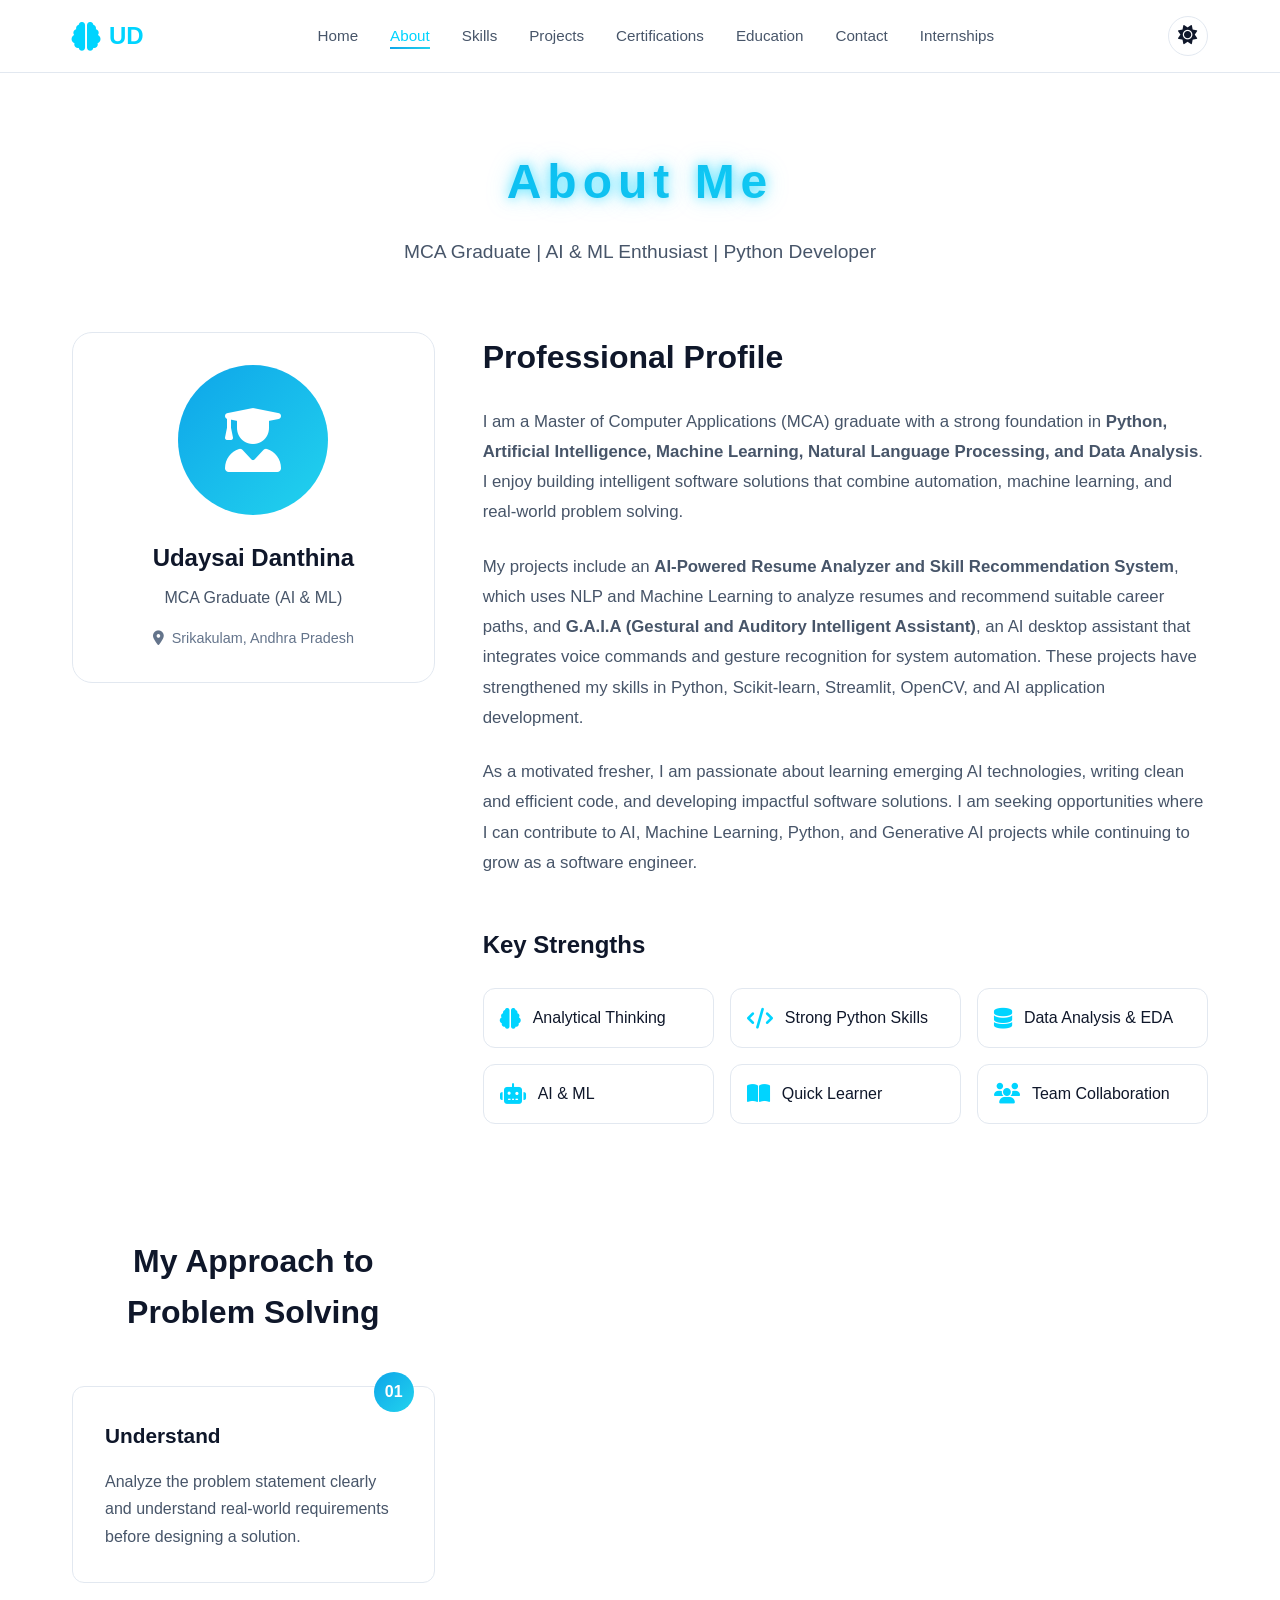
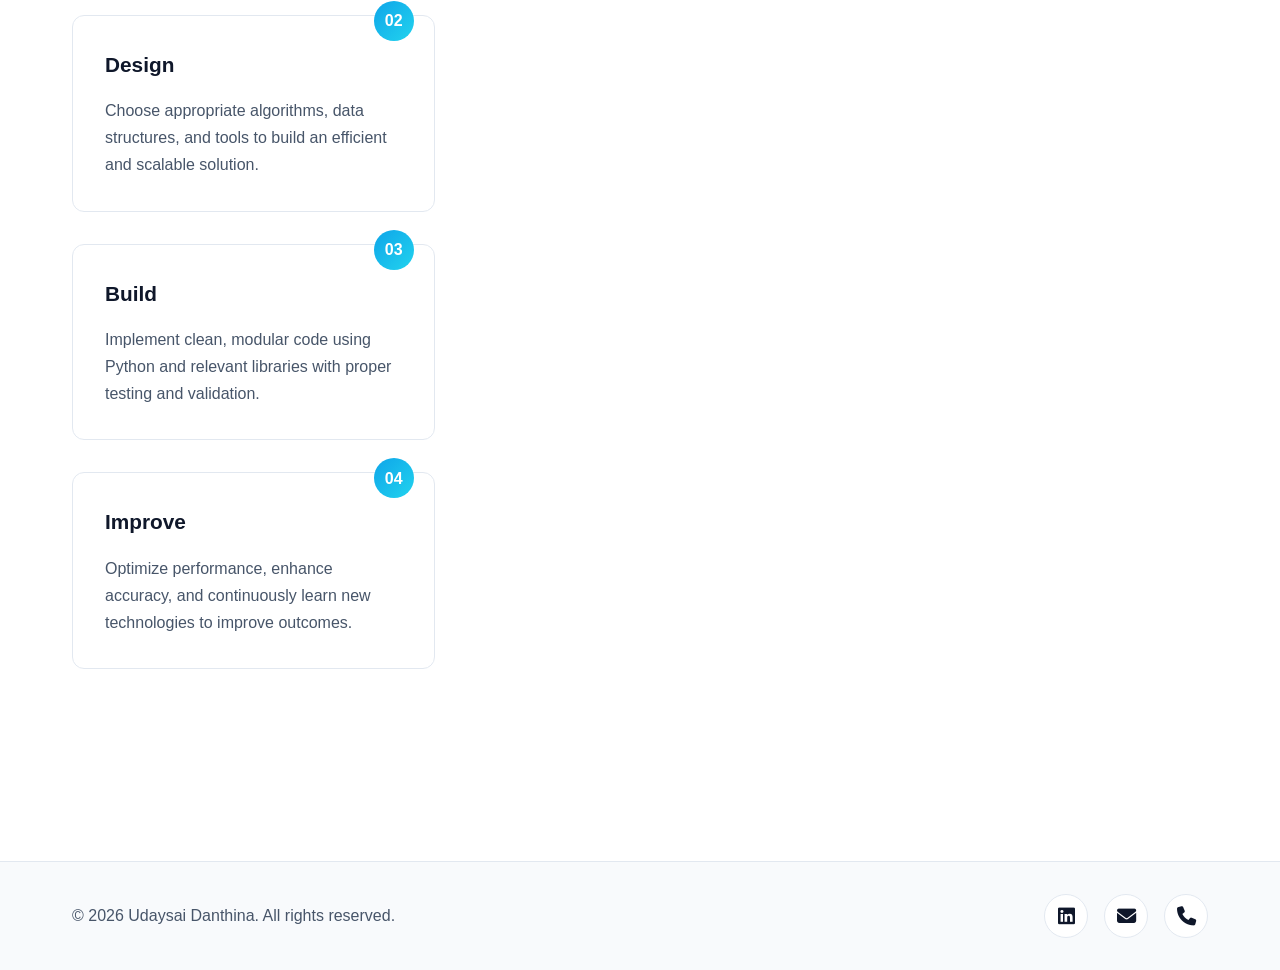
==== commit e124185d: "Revise professional profile and project descriptions Updated professional profile to include Natural" ====
--- a/about.html
+++ b/about.html
@@ -89,25 +89,17 @@
 
                     <p>
                         I am a Master of Computer Applications (MCA) graduate with a strong foundation in
-                        <strong>Python, Artificial Intelligence, Machine Learning, and Data Analysis</strong>.
-                        I enjoy building intelligent, real-time systems that solve practical problems using data
-                        and automation.
-                    </p>
-
-                    <p>
-                        I have successfully developed an AI-powered desktop assistant project called
-                        <strong>G.A.I.A (Gestural and Auditory Intelligent Assistant)</strong>, which integrates
-                        voice commands and hand gesture recognition to perform multiple system-level tasks.
-                        This project strengthened my understanding of real-time processing, automation,
-                        and applied machine learning.
-                    </p>
-
-                    <p>
-                        As a fresher, I bring strong problem-solving skills, a continuous learning mindset,
-                        and hands-on experience through academic projects and AI/ML internships.
-                        I am eager to contribute to challenging software, data, and AI-driven roles.
-                    </p>
-                </div>
+                        <strong>Python, Artificial Intelligence, Machine Learning, Natural Language Processing, and Data Analysis</strong>.
+                        I enjoy building intelligent software solutions that combine automation, machine learning, and real-world problem solving.
+                    </p>
+
+                    <p>
+                        My projects include an <strong>AI-Powered Resume Analyzer and Skill Recommendation System</strong>, which uses NLP and Machine Learning to analyze resumes and recommend suitable career paths, and <strong>G.A.I.A (Gestural and Auditory Intelligent Assistant)</strong>, an AI desktop assistant that integrates voice commands and gesture recognition for system automation. These projects have strengthened my skills in Python, Scikit-learn, Streamlit, OpenCV, and AI application development.
+                    </p>
+
+                    <p>
+                        As a motivated fresher, I am passionate about learning emerging AI technologies, writing clean and efficient code, and developing impactful software solutions. I am seeking opportunities where I can contribute to AI, Machine Learning, Python, and Generative AI projects while continuing to grow as a software engineer.
+                    </p>
 
                 <!-- KEY STRENGTHS -->
                 <div class="about-qualities">
@@ -131,7 +123,7 @@
 
                         <div class="quality-item">
                             <i class="fas fa-robot"></i>
-                            <span>AI & ML Fundamentals</span>
+                            <span>AI & ML</span>
                         </div>
 
                         <div class="quality-item">
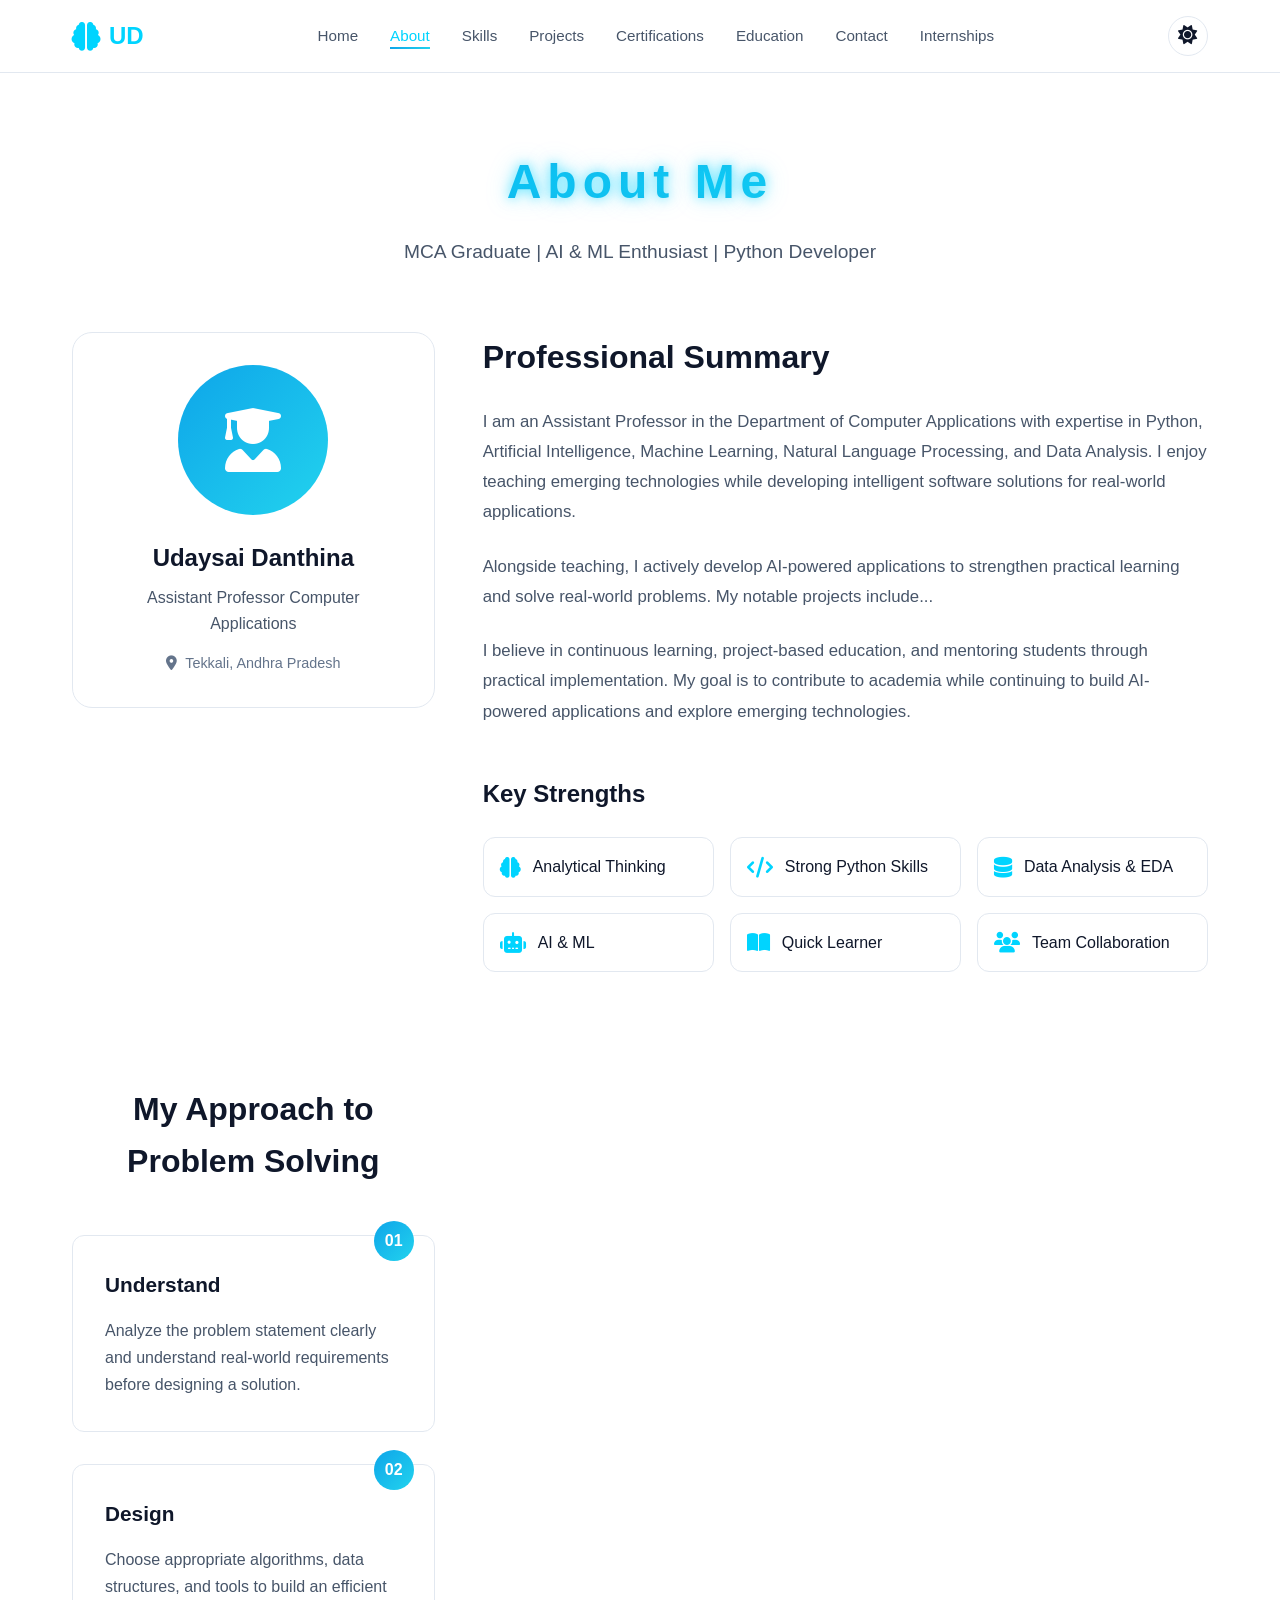
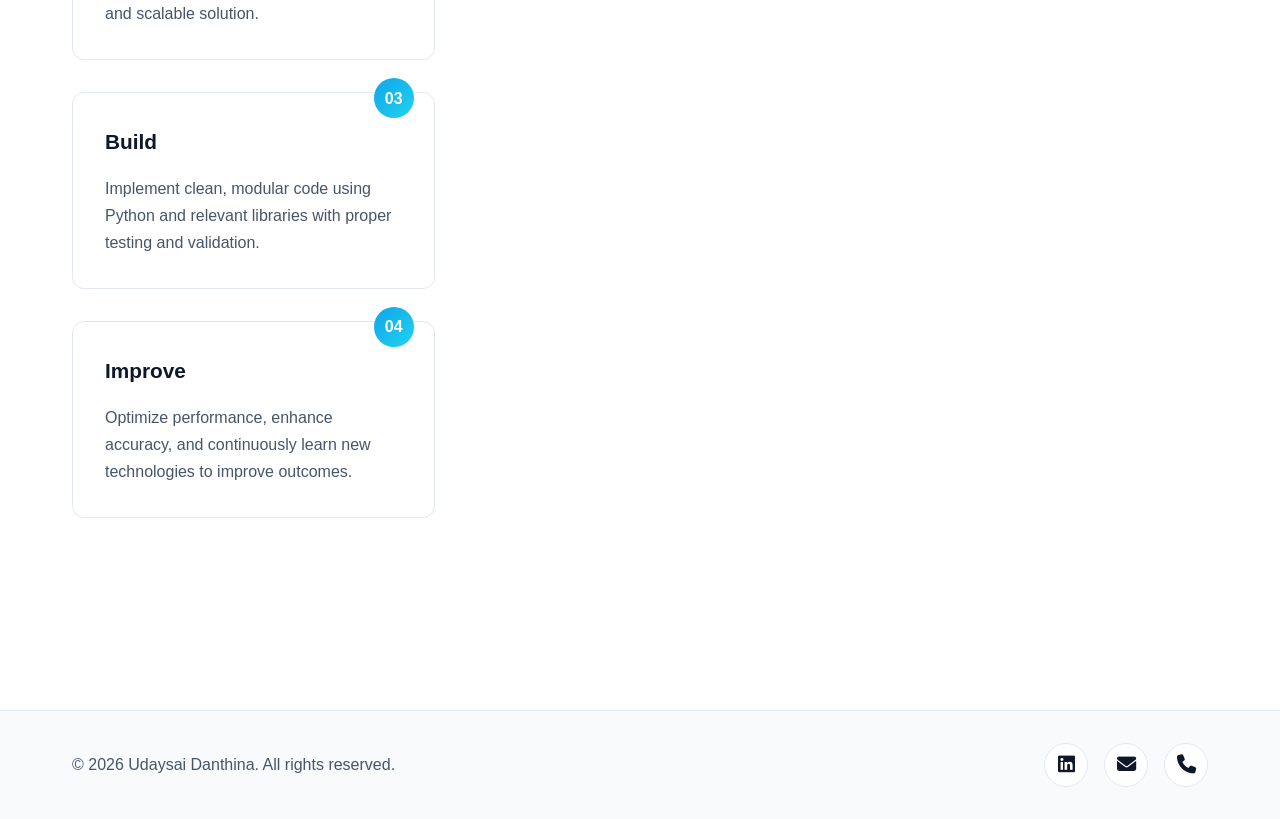
==== commit 4c3269f1: "Update about.html" ====
--- a/about.html
+++ b/about.html
@@ -70,11 +70,12 @@
 
                     <div class="profile-info">
                         <h3>Udaysai Danthina</h3>
-                        <p>MCA Graduate (AI & ML)</p>
+                        <p>Assistant Professor
+                            Computer Applications</p>
 
                         <div class="profile-location">
                             <i class="fas fa-map-marker-alt"></i>
-                            <span>Srikakulam, Andhra Pradesh</span>
+                            <span>Tekkali, Andhra Pradesh</span>
                         </div>
                     </div>
 
@@ -85,20 +86,18 @@
             <div class="about-content">
 
                 <div class="about-text">
-                    <h2>Professional Profile</h2>
-
-                    <p>
-                        I am a Master of Computer Applications (MCA) graduate with a strong foundation in
-                        <strong>Python, Artificial Intelligence, Machine Learning, Natural Language Processing, and Data Analysis</strong>.
-                        I enjoy building intelligent software solutions that combine automation, machine learning, and real-world problem solving.
-                    </p>
-
-                    <p>
-                        My projects include an <strong>AI-Powered Resume Analyzer and Skill Recommendation System</strong>, which uses NLP and Machine Learning to analyze resumes and recommend suitable career paths, and <strong>G.A.I.A (Gestural and Auditory Intelligent Assistant)</strong>, an AI desktop assistant that integrates voice commands and gesture recognition for system automation. These projects have strengthened my skills in Python, Scikit-learn, Streamlit, OpenCV, and AI application development.
-                    </p>
-
-                    <p>
-                        As a motivated fresher, I am passionate about learning emerging AI technologies, writing clean and efficient code, and developing impactful software solutions. I am seeking opportunities where I can contribute to AI, Machine Learning, Python, and Generative AI projects while continuing to grow as a software engineer.
+                    <h2>Professional Summary</h2>
+
+                    <p>
+                       I am an Assistant Professor in the Department of Computer Applications with expertise in Python, Artificial Intelligence, Machine Learning, Natural Language Processing, and Data Analysis. I enjoy teaching emerging technologies while developing intelligent software solutions for real-world applications.
+                    </p>
+
+                    <p>
+                       Alongside teaching, I actively develop AI-powered applications to strengthen practical learning and solve real-world problems. My notable projects include...
+                    </p>
+
+                    <p>
+                        I believe in continuous learning, project-based education, and mentoring students through practical implementation. My goal is to contribute to academia while continuing to build AI-powered applications and explore emerging technologies.
                     </p>
 
                 <!-- KEY STRENGTHS -->
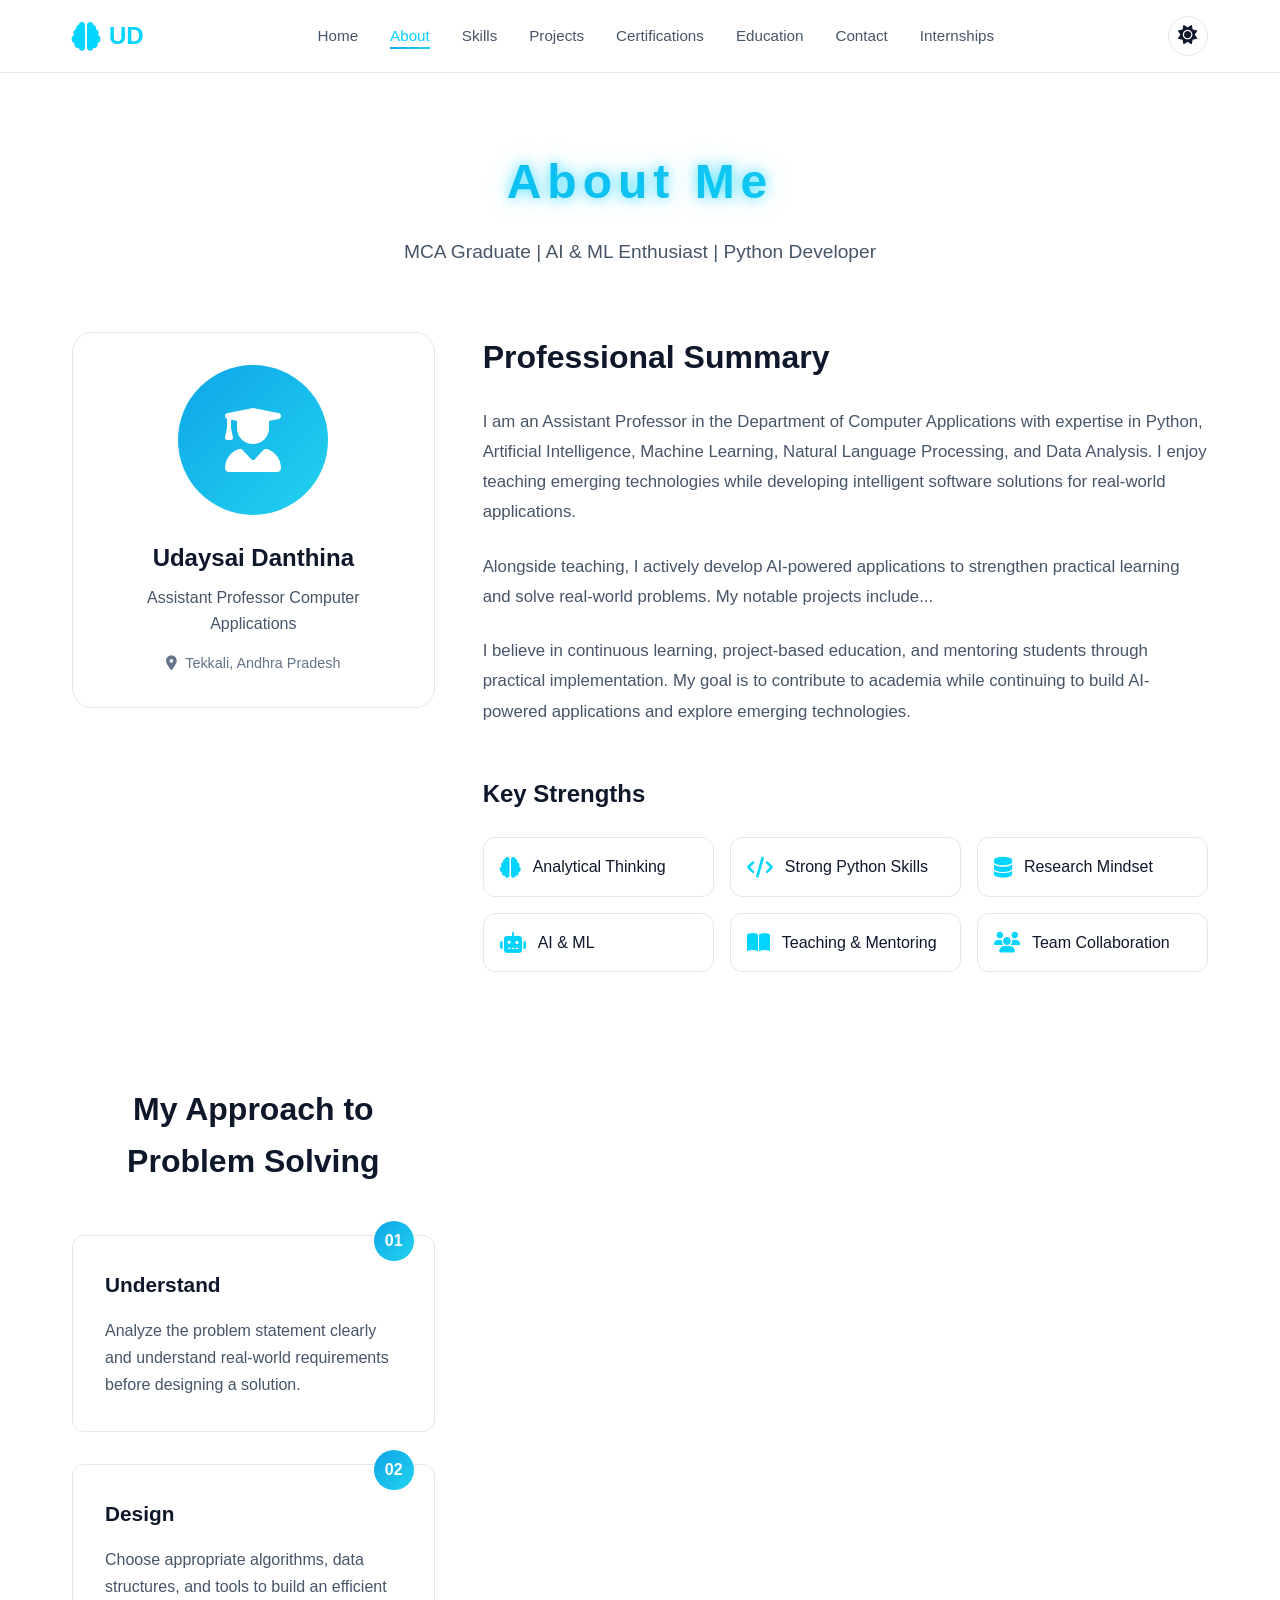
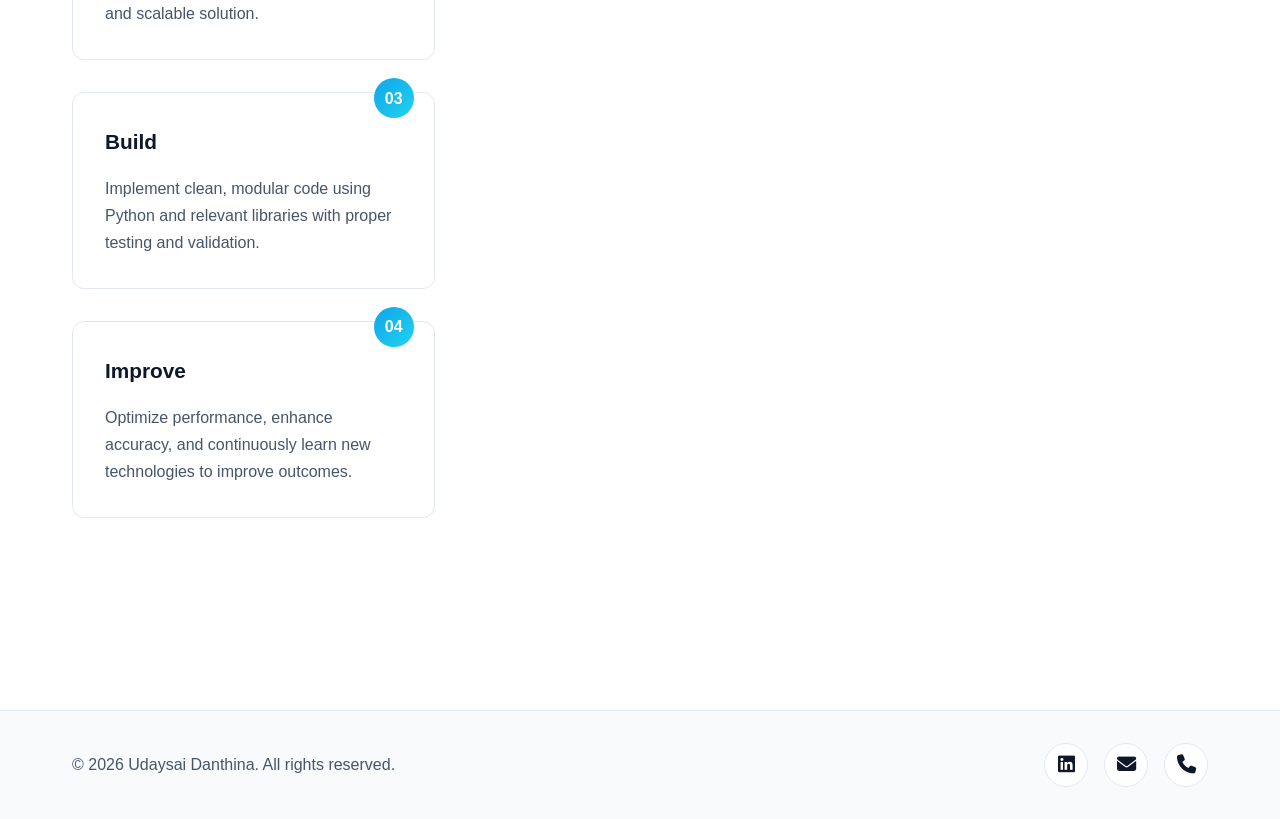
==== commit bbc03505: "Update quality items in about.html" ====
--- a/about.html
+++ b/about.html
@@ -117,7 +117,7 @@
 
                         <div class="quality-item">
                             <i class="fas fa-database"></i>
-                            <span>Data Analysis & EDA</span>
+                            <span>Research Mindset</span>
                         </div>
 
                         <div class="quality-item">
@@ -127,7 +127,7 @@
 
                         <div class="quality-item">
                             <i class="fas fa-book-open"></i>
-                            <span>Quick Learner</span>
+                            <span>Teaching & Mentoring</span>
                         </div>
 
                         <div class="quality-item">
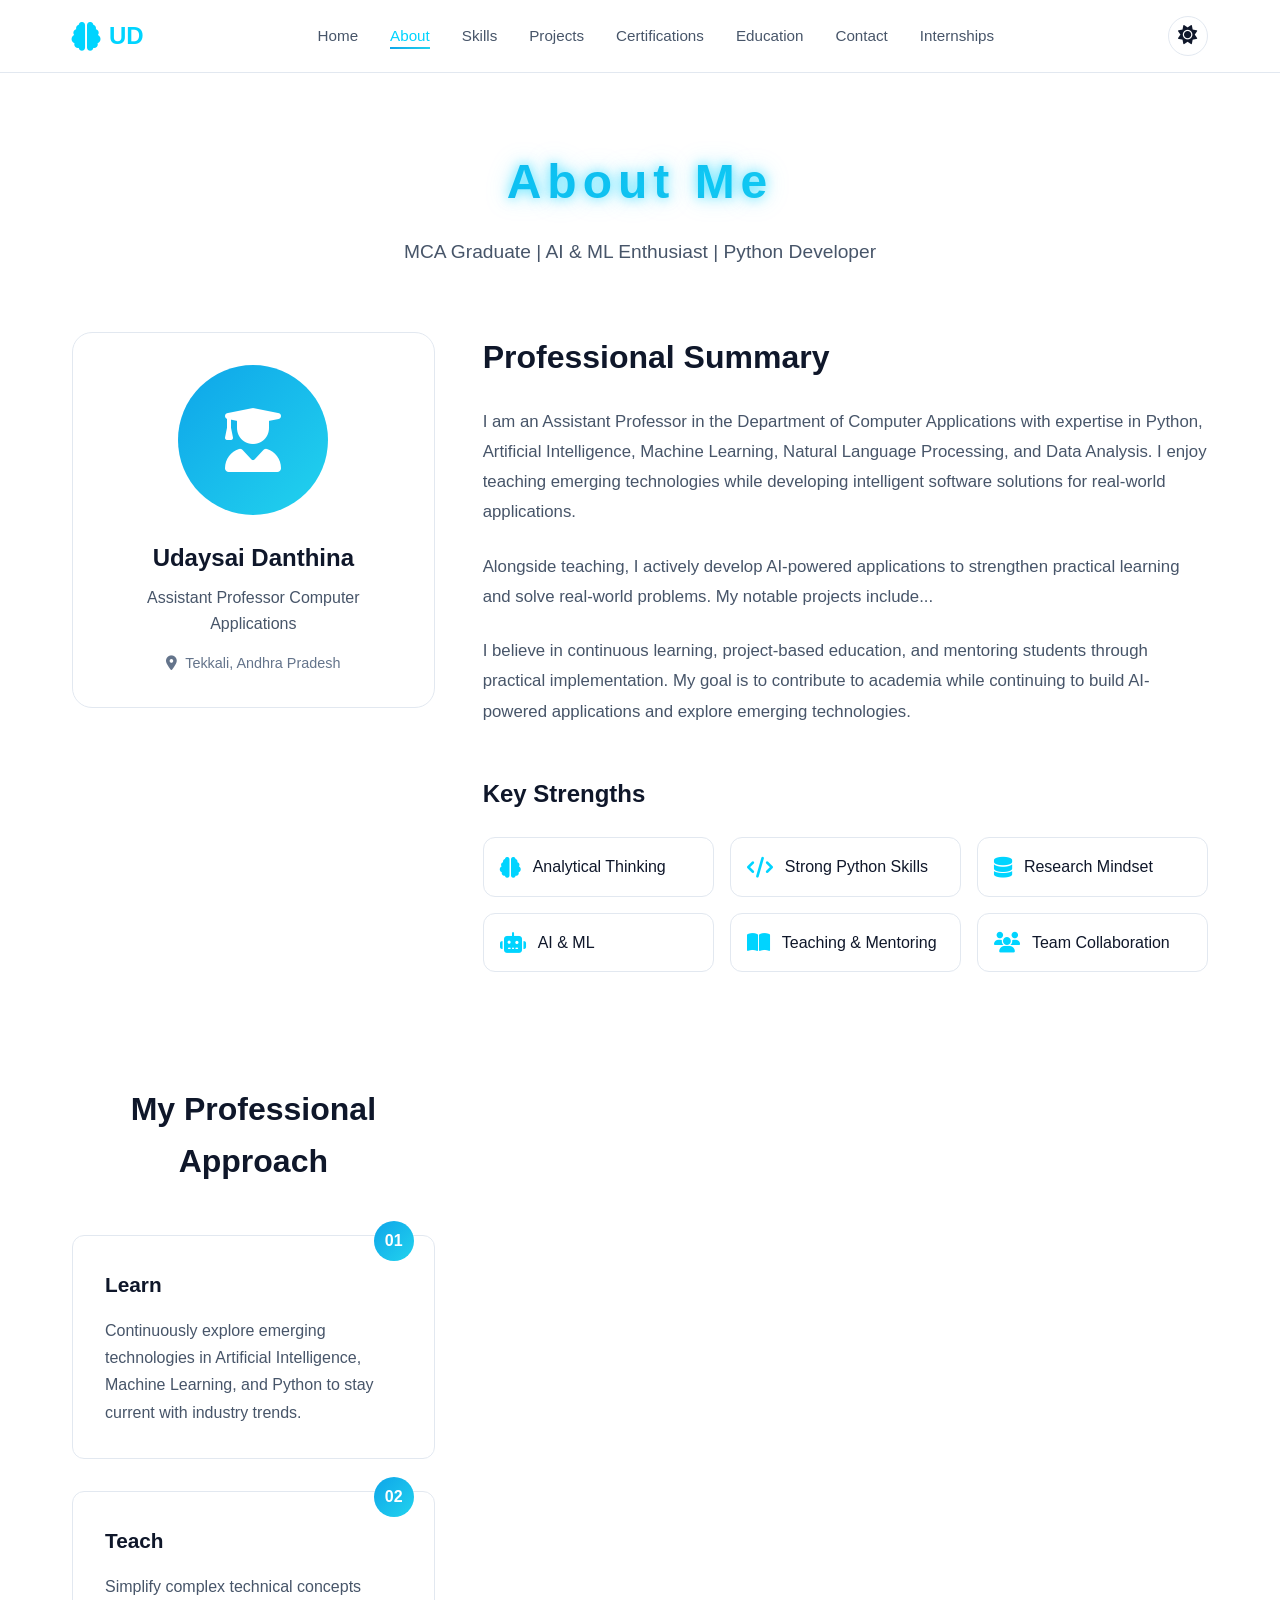
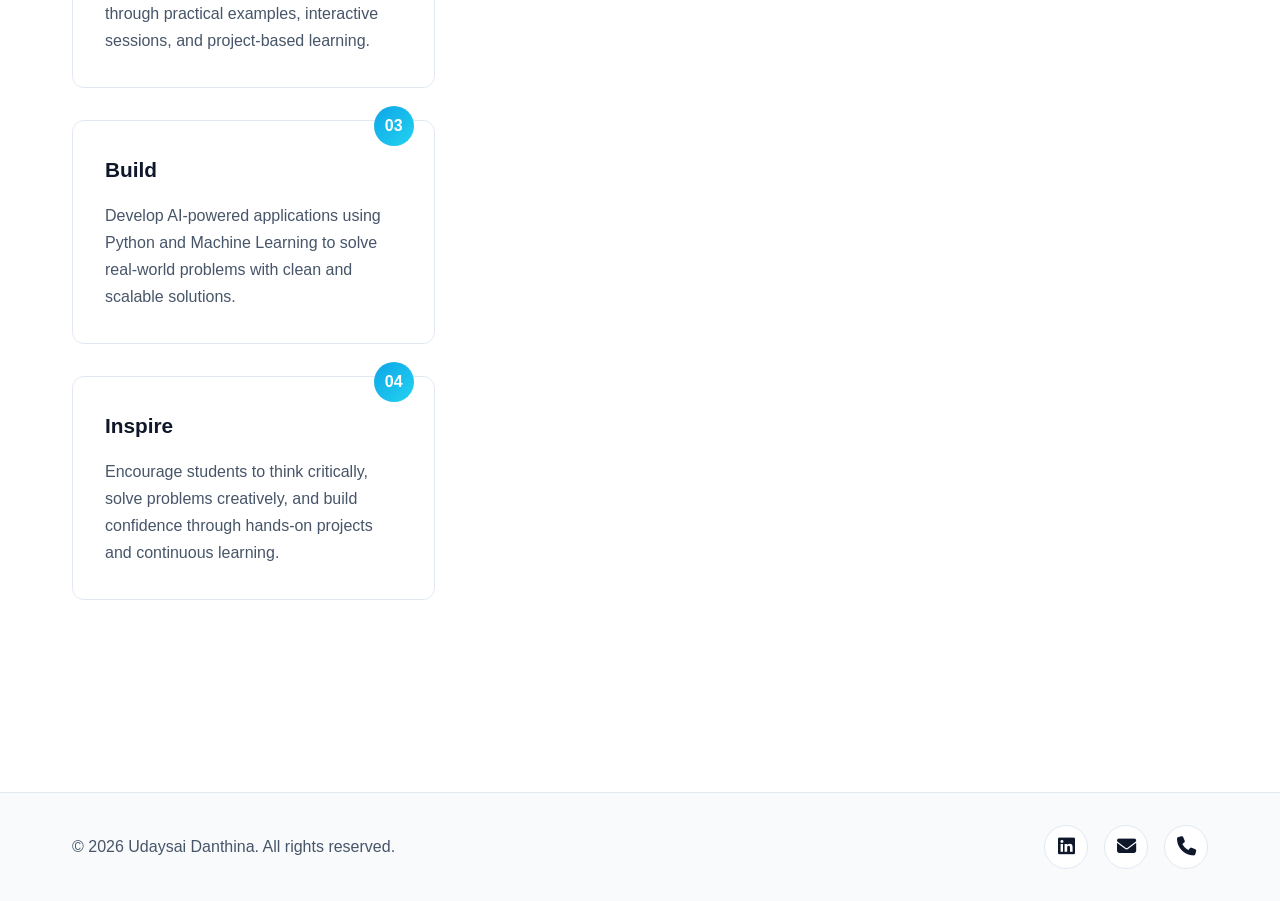
==== commit fdf16fe4: "Revise approach section headings and content Updated the approach section to reflect a professional " ====
--- a/about.html
+++ b/about.html
@@ -142,25 +142,25 @@
 
         <!-- APPROACH SECTION -->
         <div class="approach-section">
-            <h2>My Approach to Problem Solving</h2>
+            <h2>My Professional Approach</h2>
 
             <div class="approach-grid">
 
                 <div class="approach-card">
                     <div class="approach-number">01</div>
-                    <h3>Understand</h3>
-                    <p>
-                        Analyze the problem statement clearly and understand real-world requirements
-                        before designing a solution.
+                    <h3>Learn</h3>
+                    <p>
+                         Continuously explore emerging technologies in Artificial Intelligence,
+                          Machine Learning, and Python to stay current with industry trends.
                     </p>
                 </div>
 
                 <div class="approach-card">
                     <div class="approach-number">02</div>
-                    <h3>Design</h3>
-                    <p>
-                        Choose appropriate algorithms, data structures, and tools to build an efficient
-                        and scalable solution.
+                    <h3>Teach</h3>
+                    <p>
+                        Simplify complex technical concepts through practical examples,
+                        interactive sessions, and project-based learning.
                     </p>
                 </div>
 
@@ -168,17 +168,17 @@
                     <div class="approach-number">03</div>
                     <h3>Build</h3>
                     <p>
-                        Implement clean, modular code using Python and relevant libraries with
-                        proper testing and validation.
+                        Develop AI-powered applications using Python and Machine Learning
+                        to solve real-world problems with clean and scalable solutions.
                     </p>
                 </div>
 
                 <div class="approach-card">
                     <div class="approach-number">04</div>
-                    <h3>Improve</h3>
-                    <p>
-                        Optimize performance, enhance accuracy, and continuously learn new
-                        technologies to improve outcomes.
+                    <h3>Inspire</h3>
+                    <p>
+                        Encourage students to think critically, solve problems creatively,
+                        and build confidence through hands-on projects and continuous learning.
                     </p>
                 </div>
 
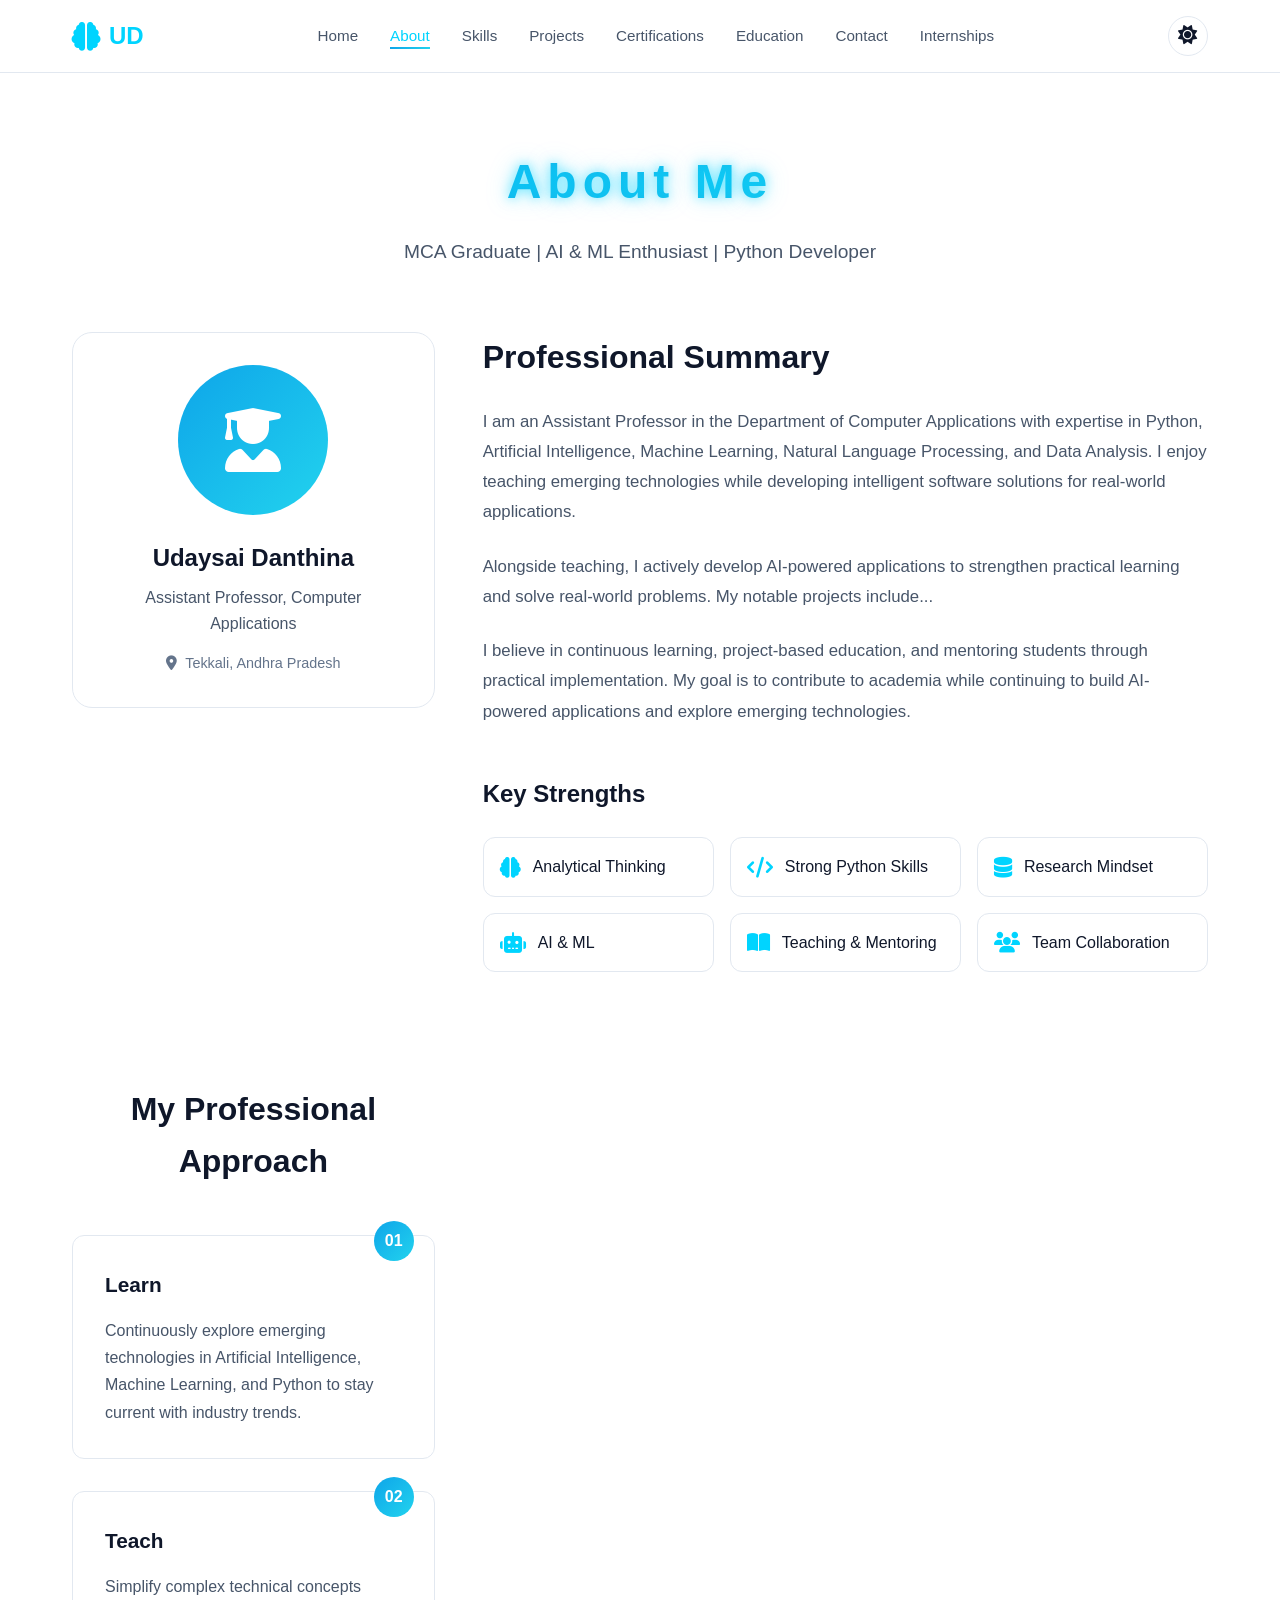
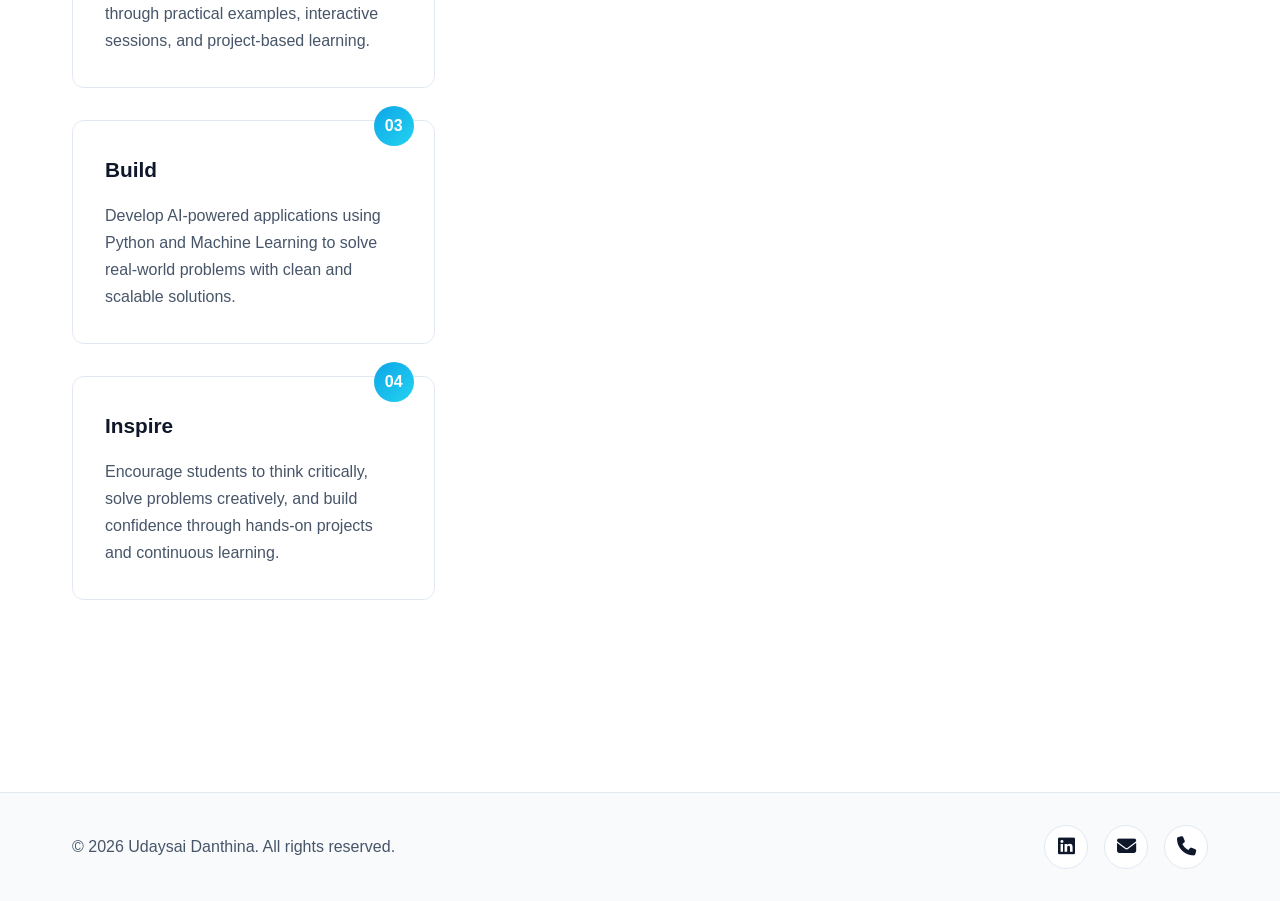
==== commit 34236ec8: "Add specialization to Udaysai Danthina's profile" ====
--- a/about.html
+++ b/about.html
@@ -70,7 +70,7 @@
 
                     <div class="profile-info">
                         <h3>Udaysai Danthina</h3>
-                        <p>Assistant Professor
+                        <p>Assistant Professor,
                             Computer Applications</p>
 
                         <div class="profile-location">
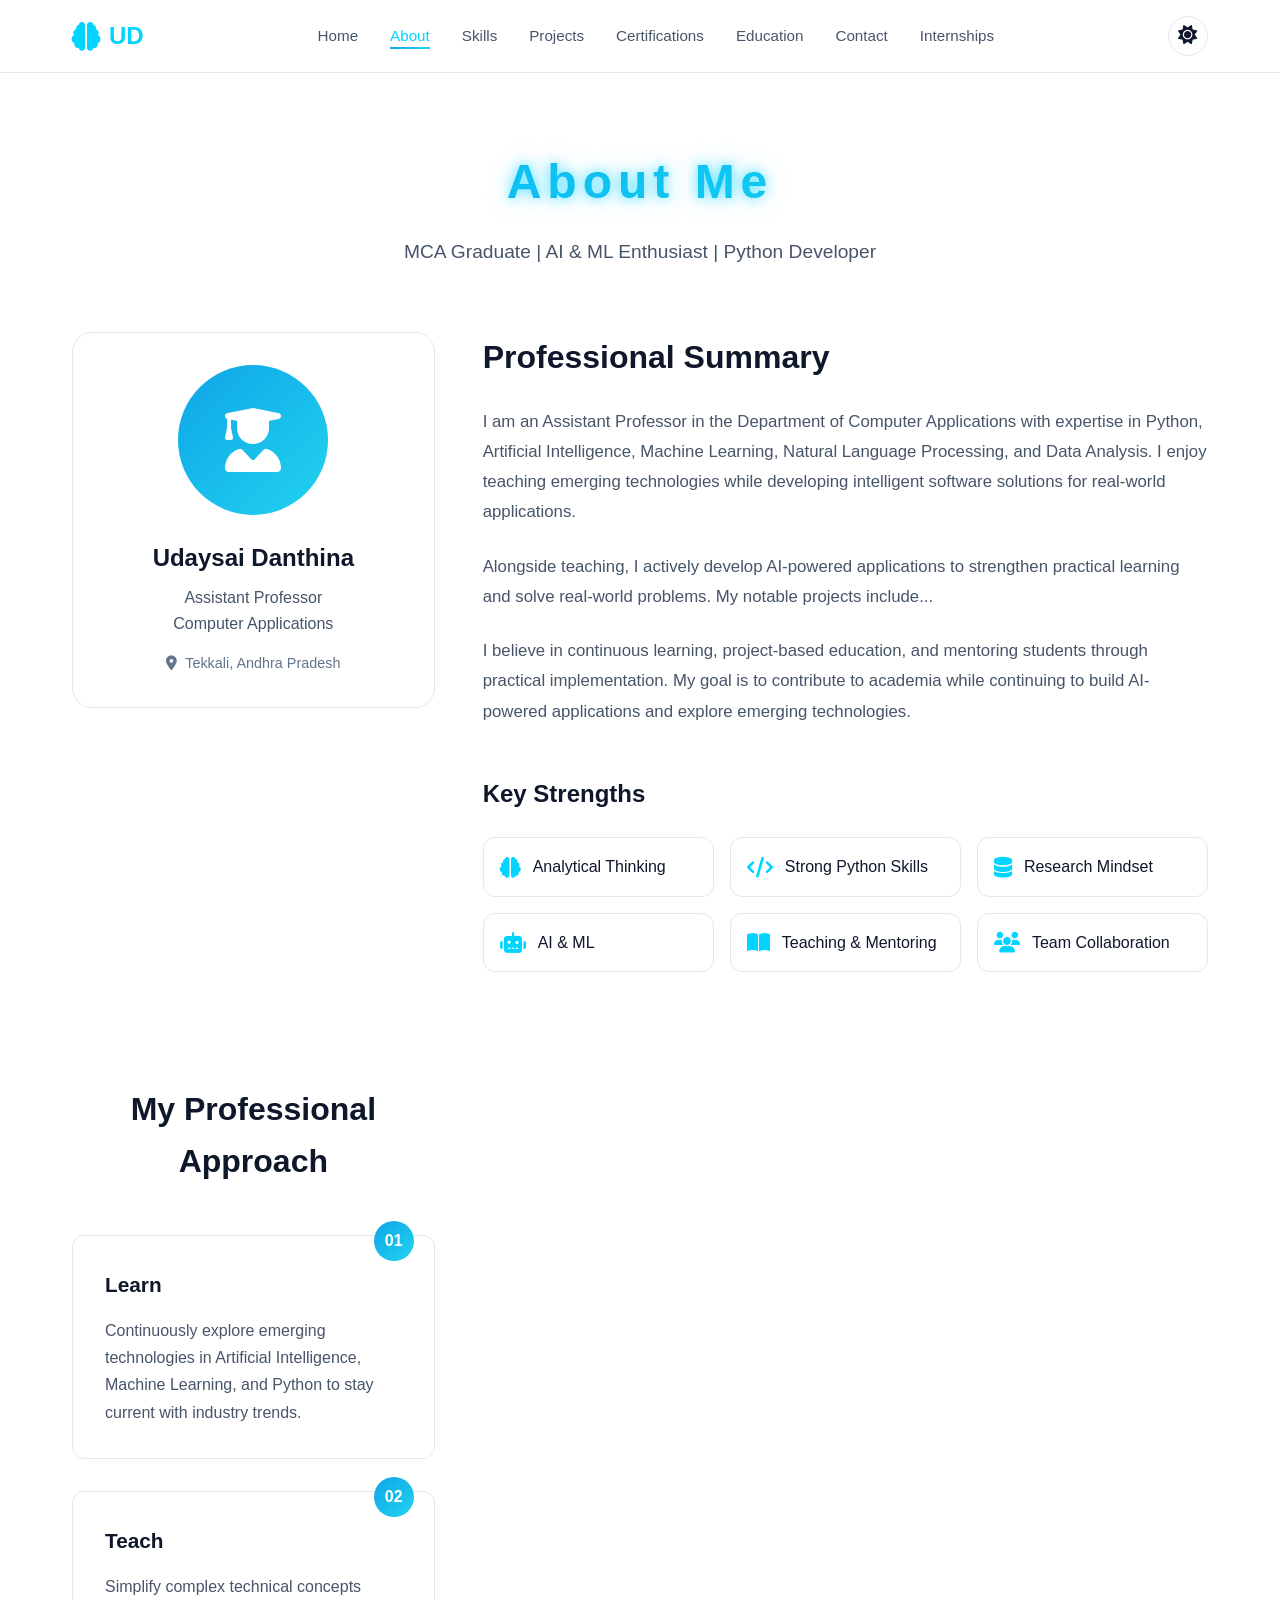
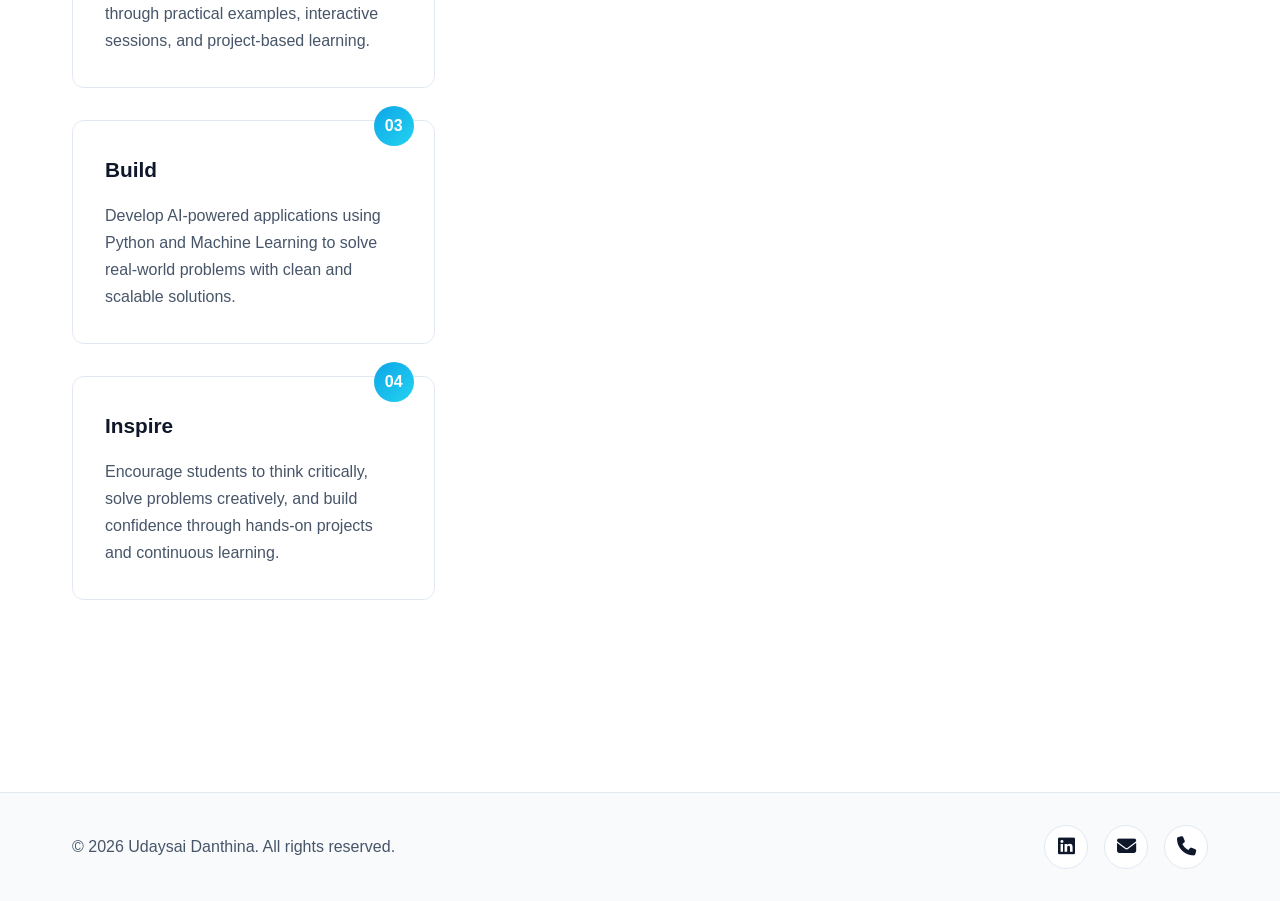
==== commit e0fb7758: "Format profile info for better readability" ====
--- a/about.html
+++ b/about.html
@@ -70,8 +70,10 @@
 
                     <div class="profile-info">
                         <h3>Udaysai Danthina</h3>
-                        <p>Assistant Professor,
-                            Computer Applications</p>
+                        <p>
+                            Assistant Professor<br>
+                            Computer Applications
+                        </p>
 
                         <div class="profile-location">
                             <i class="fas fa-map-marker-alt"></i>
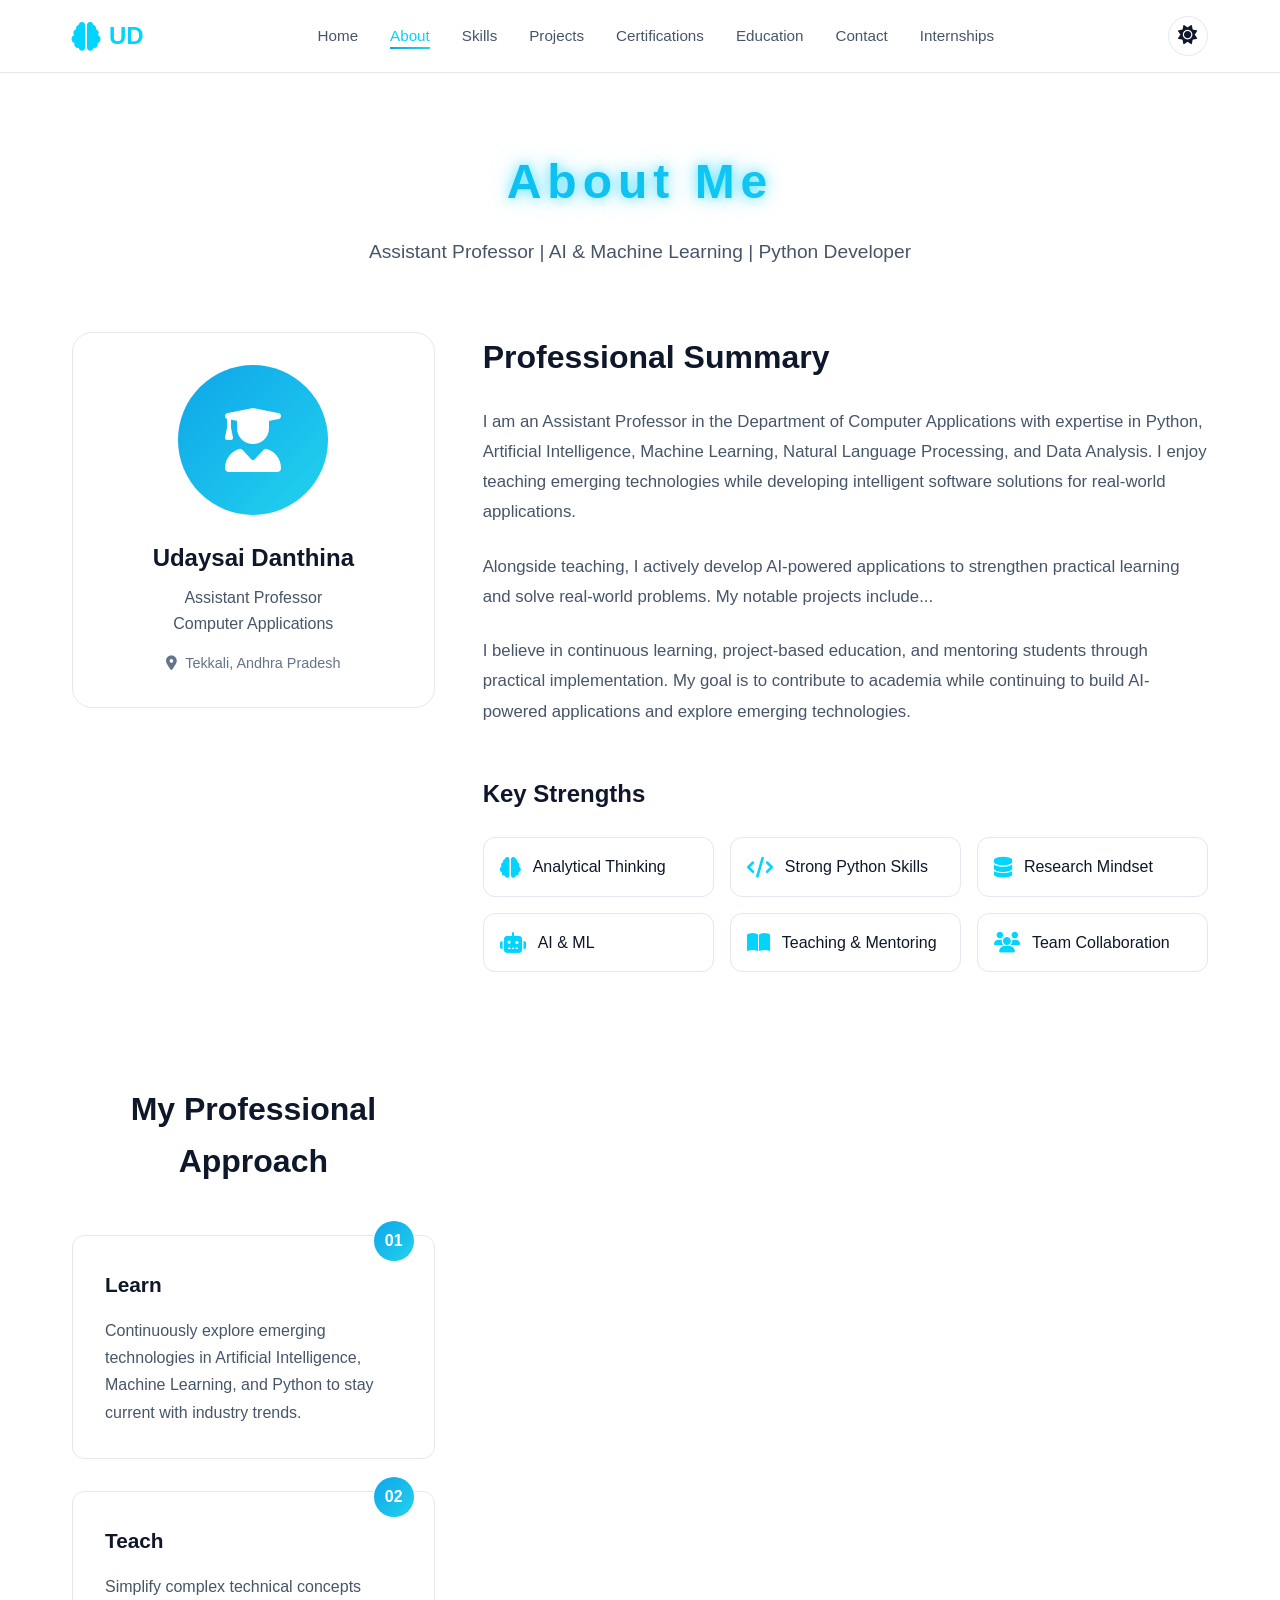
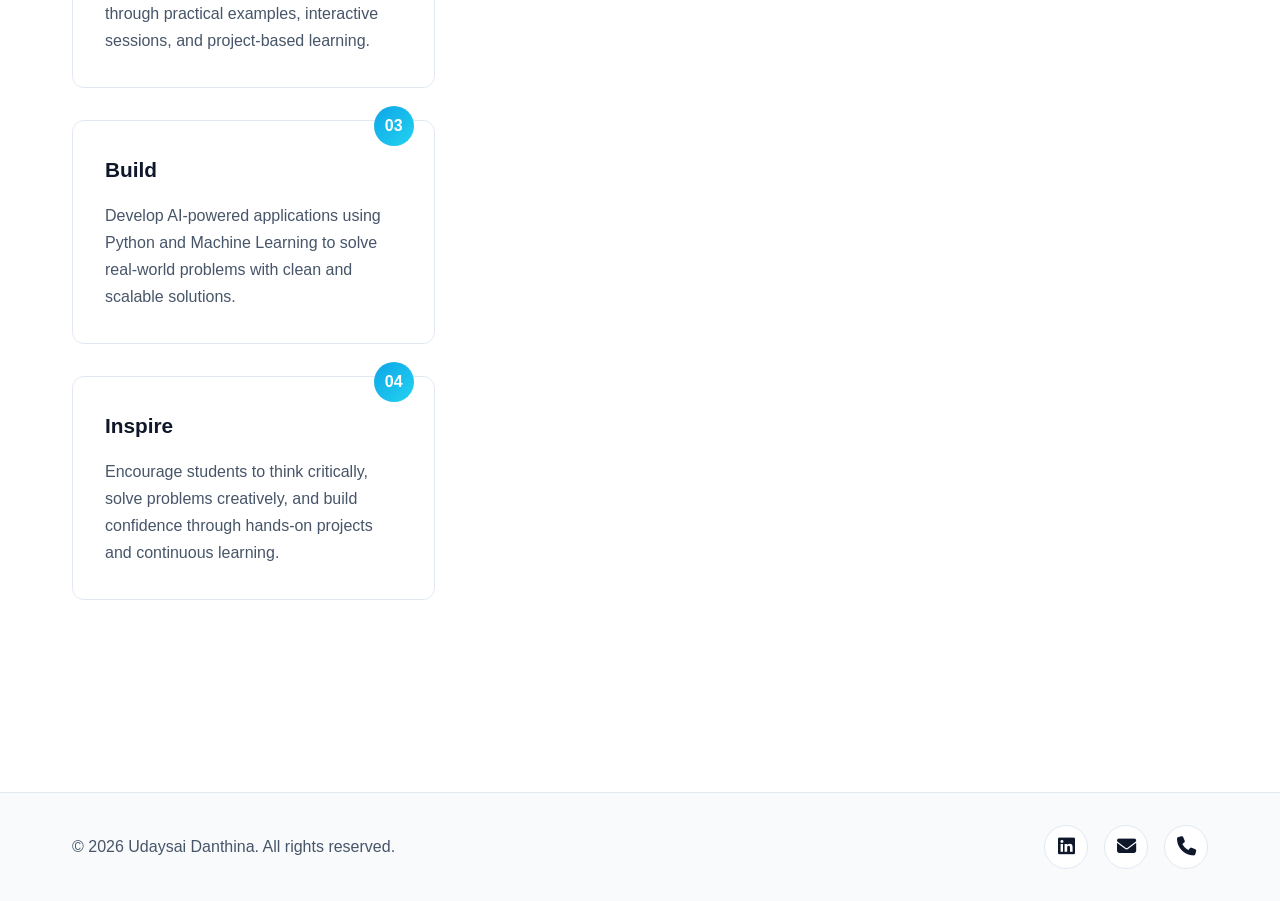
==== commit 371e485e: "Update subtitle in about.html" ====
--- a/about.html
+++ b/about.html
@@ -53,7 +53,7 @@
         <div class="page-header">
             <h1 class="page-title">About Me</h1>
             <p class="page-subtitle">
-                MCA Graduate | AI & ML Enthusiast | Python Developer
+                Assistant Professor | AI & Machine Learning | Python Developer
             </p>
         </div>
 
